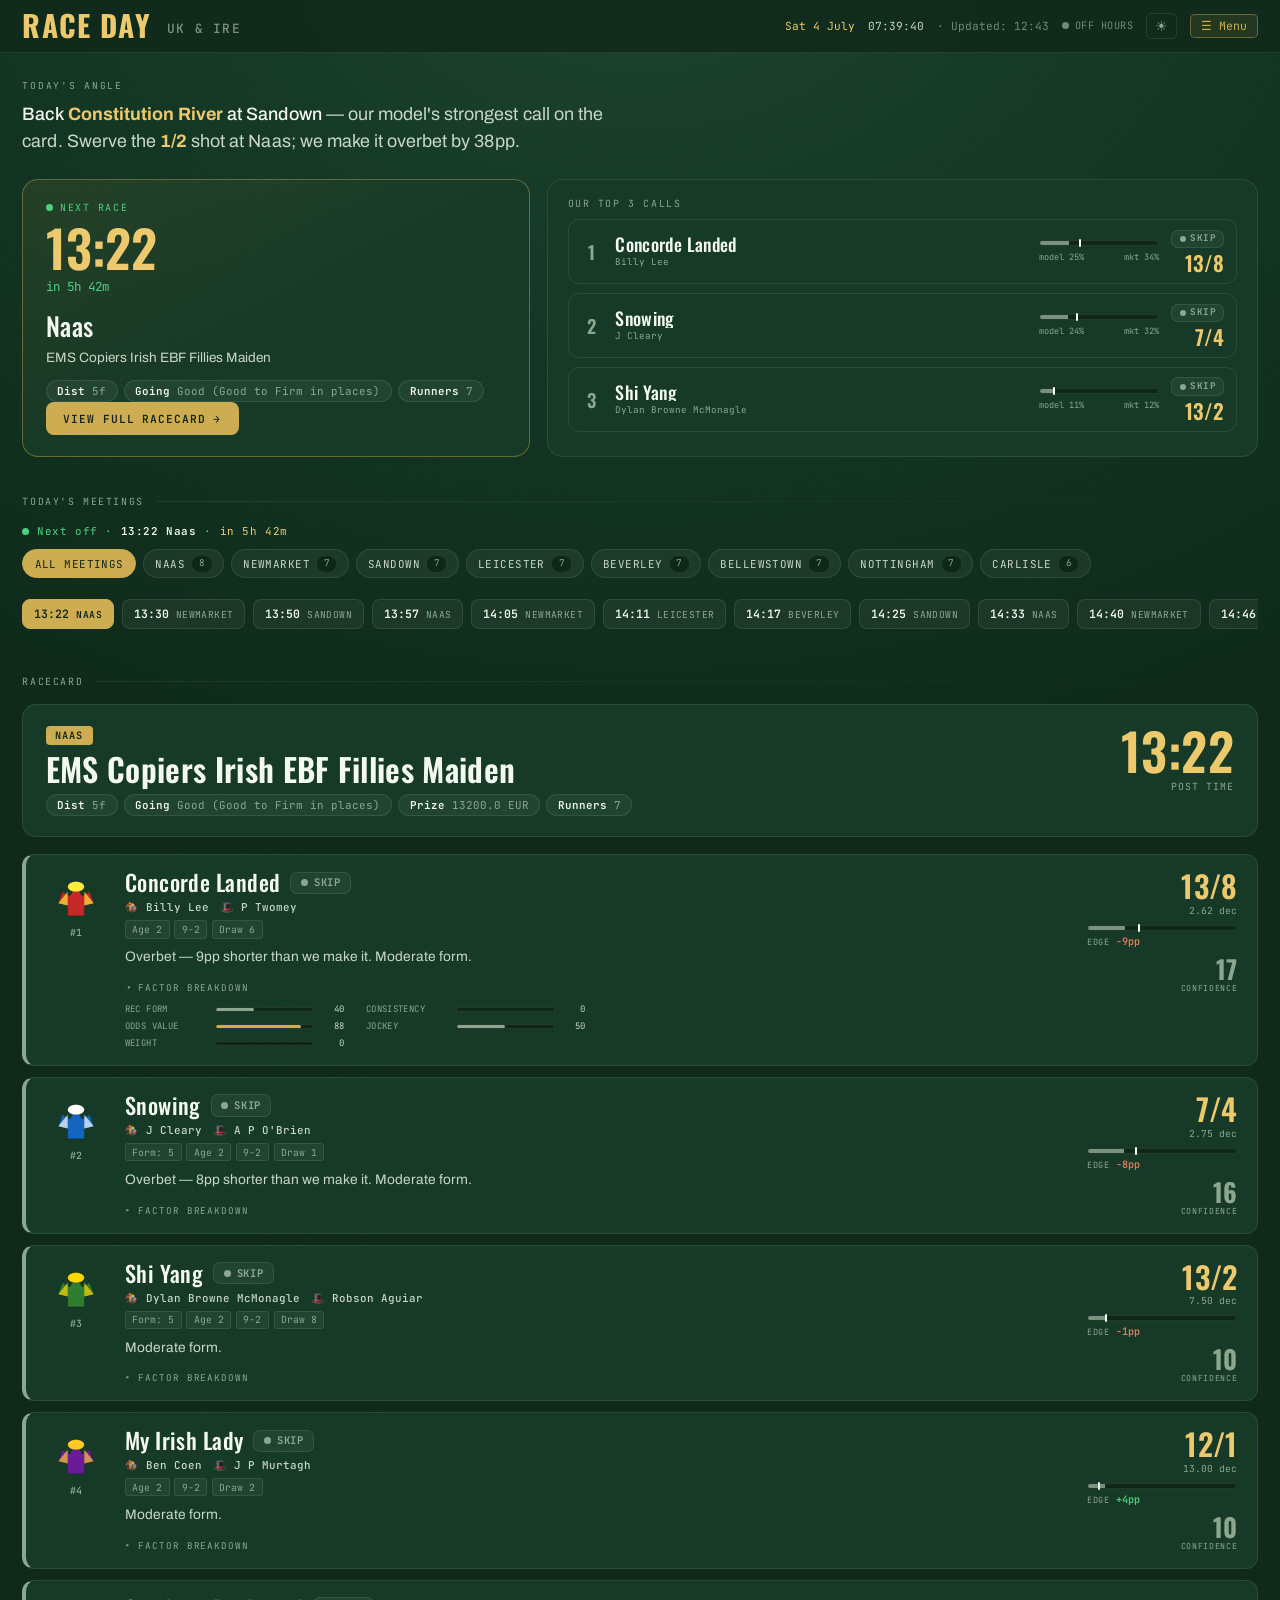
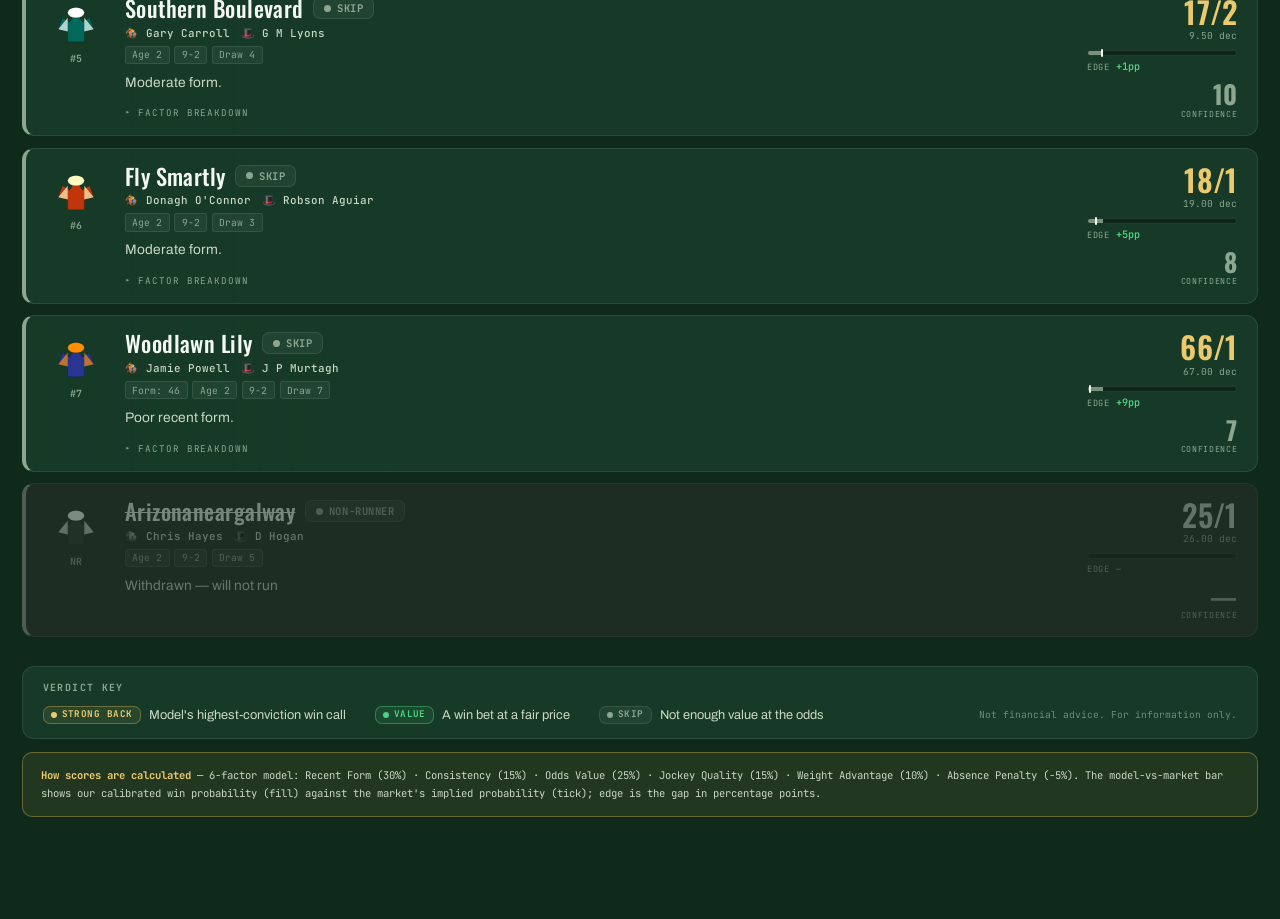
==== horses/index.html @ d73ff64a "Intraday scrapes: merge live file, freeze start-of-day accuracy record Move the scrape from once-dai" ====
<!DOCTYPE html>
<html lang="en">
<head>
  <meta charset="UTF-8" />
  <meta name="viewport" content="width=device-width, initial-scale=1.0" />
  <title>Race Day — UK & Ireland Horse Racing</title>
  <link rel="preconnect" href="https://fonts.googleapis.com" />
  <link rel="preconnect" href="https://fonts.gstatic.com" crossorigin />
  <link href="https://fonts.googleapis.com/css2?family=Oswald:wght@400;500;600;700&family=Archivo:ital,wght@0,400;0,500;0,600;1,400&family=JetBrains+Mono:wght@400;500;600&display=swap" rel="stylesheet" />
  <style>
    /* ══════════════════════════════════════════════════════════
       DESIGN TOKENS — everything reads from here. Two themes,
       identical token names, so both "just work".
       ══════════════════════════════════════════════════════════ */
    :root {
      /* Text roles */
      --tx:   #f3f8f0;   /* primary */
      --tx2:  #c9d7c5;   /* secondary body */
      --mut:  #8ca690;   /* labels */
      --fnt2: #728a76;   /* dim */
      --fnt:  #5e7663;   /* dimmer */

      /* Brand */
      --gold:  #cdac52;  /* base gold */
      --goldB: #ecc96d;  /* bright gold emphasis */
      --back:  #4fd07f;  /* positive green */
      --neg:   #e57a58;  /* warm red (negative edge) */

      /* Surfaces — page gradient + panels */
      --g1: #1f4530;
      --g2: #143726;
      --g3: #0f2a1a;
      --panel:  #163a27;
      --panel2: #123120;
      --hbg:    rgba(16,42,27,.88);
      --inset:  #0e2718;

      /* Lines / dividers / chips */
      --line: rgba(255,255,255,.09);
      --chip: rgba(255,255,255,.05);
      --ldiv: rgba(255,255,255,.07);

      /* Accent borders + backgrounds */
      --gold-bd:  rgba(205,172,82,.42);
      --gold-bg:  rgba(205,172,82,.10);
      --green-bd: rgba(79,208,127,.42);
      --green-bg: rgba(79,208,127,.10);

      /* Text sitting on a solid gold fill (always dark) */
      --onGold: #10261a;

      /* Fonts */
      --display: 'Oswald', sans-serif;
      --body:    'Archivo', sans-serif;
      --mono:    'JetBrains Mono', monospace;

      --drawer-w: 420px;

      /* ── back-compat aliases (drawers / accuracy / picks CSS) ── */
      --turf:          var(--g3);
      --card:          var(--panel);
      --cream:         var(--tx);
      --dim:           var(--mut);
      --gold-lt:       var(--goldB);
      --green:         var(--back);
      --amber:         #e0a83c;
      --red:           var(--neg);
      --sans:          var(--body);
      --header-bg:     var(--hbg);
      --drawer-bg:     var(--panel2);
      --select-opt-bg: var(--inset);
      --people-strong: var(--tx2);
    }

    html[data-theme="light"] {
      --tx:   #16281c;
      --tx2:  #2f4433;
      --mut:  #566a58;
      --fnt2: #6c8070;
      --fnt:  #869a89;

      --gold:  #9a6f20;
      --goldB: #7d5514;
      --back:  #1f8a47;
      --neg:   #c0492f;

      --g1: #f2f5ec;
      --g2: #e6ecdc;
      --g3: #dde6d4;
      --panel:  #ffffff;
      --panel2: #f6f9f0;
      --hbg:    rgba(242,245,236,.9);
      --inset:  #eef3e6;

      --line: rgba(0,0,0,.10);
      --chip: rgba(0,0,0,.035);
      --ldiv: rgba(0,0,0,.08);

      --gold-bd:  rgba(154,111,32,.40);
      --gold-bg:  rgba(154,111,32,.09);
      --green-bd: rgba(31,138,71,.40);
      --green-bg: rgba(31,138,71,.09);

      --onGold: #fdf8ec;
      --amber:  #b07000;
    }

    /* Verdict tokens — 3 states. Each sets local vars a card/chip reads. */
    .v-strong { --vt: var(--goldB); --vbg: var(--gold-bg);  --vbd: var(--gold-bd);  --vcard: rgba(205,172,82,.055); }
    .v-value  { --vt: var(--back);  --vbg: var(--green-bg); --vbd: var(--green-bd); --vcard: rgba(79,208,127,.05); }
    .v-skip   { --vt: var(--mut);   --vbg: var(--chip);     --vbd: var(--line);     --vcard: transparent; }
    .v-nr     { --vt: var(--dim);   --vbg: var(--chip);     --vbd: var(--line);     --vcard: transparent; }

    *, *::before, *::after { box-sizing: border-box; margin: 0; padding: 0; }
    body {
      font-family: var(--body); color: var(--tx); min-height: 100vh; overflow-x: hidden;
      background:
        radial-gradient(1200px 900px at 50% -10%, var(--g1), var(--g2) 45%, var(--g3) 100%),
        var(--g3);
      background-attachment: fixed;
    }

    /* ── HEADER ── */
    #header {
      position: sticky; top: 0; z-index: 200;
      background: var(--hbg); backdrop-filter: blur(14px);
      border-bottom: 1px solid var(--line);
      padding: .7rem 1.4rem;
      display: flex; align-items: center; gap: 1rem; flex-wrap: wrap;
    }
    #header h1 { font-family: var(--display); font-weight: 700; font-size: 1.85rem; letter-spacing: .04em; color: var(--goldB); line-height: 1; }
    #header h1 span { font-family: var(--mono); font-weight: 500; font-size: .8rem; color: var(--tx2); opacity: .6; margin-left: .45rem; vertical-align: middle; }

    /* Utility cluster — always right-aligned, wraps as a unit */
    #header-meta {
      margin-left: auto; display: flex; align-items: center; gap: .8rem;
      font-family: var(--mono); font-size: .7rem; color: var(--mut); flex-wrap: wrap; justify-content: flex-end;
    }
    #date-disp { color: var(--goldB); white-space: nowrap; }
    #clock { color: var(--tx2); white-space: nowrap; font-variant-numeric: tabular-nums; }
    #upd-disp { color: var(--fnt2); white-space: nowrap; }
    .hbtn {
      background: none; border: 1px solid var(--line); color: var(--mut);
      padding: .3rem .55rem; border-radius: 5px; cursor: pointer;
      font-family: var(--mono); font-size: .72rem; line-height: 1; transition: all .2s;
    }
    .hbtn:hover { border-color: var(--gold); color: var(--gold); }
    #theme-btn { font-size: .9rem; padding: .3rem .5rem; }
    #live-pill {
      display: inline-flex; align-items: center; gap: .38rem;
      font-family: var(--mono); font-size: .64rem; letter-spacing: .05em;
      color: var(--fnt2); transition: color .3s; white-space: nowrap;
    }
    #live-pill .ldot { width: 7px; height: 7px; border-radius: 50%; background: var(--fnt2); flex-shrink: 0; transition: background .3s; }
    #live-pill.active { color: var(--back); }
    #live-pill.active .ldot { background: var(--back); box-shadow: 0 0 0 0 rgba(79,208,127,.5); animation: livepulse 2s ease-out infinite; }
    @keyframes livepulse {
      0%   { box-shadow: 0 0 0 0 rgba(79,208,127,.5); }
      70%  { box-shadow: 0 0 0 6px rgba(79,208,127,0); }
      100% { box-shadow: 0 0 0 0 rgba(79,208,127,0); }
    }

    /* Hamburger menu */
    #menu-wrap { position: relative; }
    #menu-btn {
      display: flex; align-items: center; gap: .4rem;
      background: var(--gold-bg); border: 1px solid var(--gold-bd);
      color: var(--gold); padding: .3rem .62rem; border-radius: 5px;
      cursor: pointer; font-family: var(--mono); font-size: .72rem; line-height: 1;
      transition: all .2s; white-space: nowrap;
    }
    #menu-btn:hover { background: var(--gold-bg); border-color: var(--gold); }
    #menu-btn .menu-dot { width: 7px; height: 7px; border-radius: 50%; background: var(--gold); flex-shrink: 0; display: none; }
    #menu-btn.has-data .menu-dot { display: block; animation: pulse 2s ease infinite; }
    #header-menu {
      position: absolute; top: calc(100% + .45rem); right: 0;
      background: var(--panel2); border: 1px solid var(--line); border-radius: 8px;
      box-shadow: 0 10px 30px rgba(0,0,0,.4); min-width: 168px; padding: .3rem;
      display: none; flex-direction: column; gap: .15rem; z-index: 210;
    }
    #header-menu.open { display: flex; }
    #header-menu button {
      display: flex; align-items: center; gap: .6rem; width: 100%;
      background: none; border: none; color: var(--tx); text-align: left;
      font-family: var(--mono); font-size: .74rem; padding: .55rem .65rem;
      border-radius: 5px; cursor: pointer; transition: background .15s;
    }
    #header-menu button:hover { background: var(--gold-bg); color: var(--gold); }
    #header-menu button .mi-icon { font-size: .9rem; width: 18px; text-align: center; flex-shrink: 0; }
    #header-menu button .mi-dot { width: 6px; height: 6px; border-radius: 50%; background: var(--gold); margin-left: auto; opacity: 0; }
    #header-menu button.has-data .mi-dot { opacity: 1; animation: pulse 2s ease infinite; }
    @keyframes pulse { 0%,100%{opacity:1} 50%{opacity:.4} }

    /* ── MAIN ── */
    #main { max-width: 1380px; margin: 0 auto; padding: 1.6rem 1.4rem 4rem; transition: padding-right .35s ease; }
    body.drawer-open #main { padding-right: calc(var(--drawer-w) + 1.4rem); }

    /* Zone rhythm: generous spacing + mono section labels + fading rule */
    .zone { margin-bottom: 2.4rem; }
    .zone-label {
      display: flex; align-items: center; gap: .8rem;
      font-family: var(--mono); font-size: .62rem; color: var(--mut);
      letter-spacing: .16em; text-transform: uppercase; margin-bottom: 1rem;
    }
    .zone-label::after {
      content: ''; flex: 1; height: 1px;
      background: linear-gradient(90deg, var(--ldiv), transparent);
    }

    /* ══ TODAY'S ANGLE — opinionated editorial line ══ */
    #angle {
      font-family: var(--body); font-size: 1.12rem; line-height: 1.5; color: var(--tx2);
      margin-bottom: 1.5rem; max-width: 62ch; letter-spacing: .002em;
    }
    #angle .eyebrow {
      display: block; font-family: var(--mono); font-size: .6rem; color: var(--mut);
      letter-spacing: .18em; text-transform: uppercase; margin-bottom: .5rem;
    }
    #angle b { color: var(--goldB); font-weight: 700; }
    #angle .plain { color: var(--tx); font-weight: 500; }

    /* ══ HERO: Next race + Top 3 calls ══ */
    #hero {
      display: grid; grid-template-columns: minmax(240px, 1fr) minmax(320px, 1.4fr);
      gap: 1.1rem;
    }
    #nu-card {
      background: linear-gradient(150deg, var(--gold-bg), var(--panel) 55%);
      border: 1px solid var(--gold-bd); border-radius: 16px;
      padding: 1.3rem 1.4rem; display: flex; flex-direction: column;
    }
    #nu-label { display: inline-flex; align-items: center; gap: .45rem; font-family: var(--mono); font-size: .62rem; letter-spacing: .16em; text-transform: uppercase; color: var(--back); }
    #nu-label .ldot { width: 7px; height: 7px; border-radius: 50%; background: var(--back); animation: pulse 2s ease infinite; }
    #nu-time { font-family: var(--display); font-weight: 600; font-size: 3.2rem; color: var(--goldB); line-height: 1; margin-top: .55rem; }
    #nu-countdown { font-family: var(--mono); font-size: .78rem; color: var(--back); margin-top: .3rem; font-variant-numeric: tabular-nums; }
    #nu-course { font-family: var(--display); font-weight: 500; font-size: 1.6rem; letter-spacing: .02em; color: var(--tx); margin-top: .7rem; }
    #nu-title { font-family: var(--body); font-size: .85rem; color: var(--tx2); margin-top: .2rem; line-height: 1.45; }
    #nu-meta { display: flex; flex-wrap: wrap; gap: .4rem; margin-top: .8rem; }
    #nu-view {
      margin-top: auto; align-self: flex-start; background: var(--gold); color: var(--onGold); border: none;
      font-family: var(--mono); font-weight: 600; font-size: .7rem; letter-spacing: .08em;
      text-transform: uppercase; padding: .6rem 1.1rem; border-radius: 8px; cursor: pointer; transition: background .2s;
    }
    #nu-view:hover { background: var(--goldB); }

    /* Top 3 calls */
    #nu-calls {
      background: var(--panel); border: 1px solid var(--line); border-radius: 16px;
      padding: 1.1rem 1.2rem; display: flex; flex-direction: column; gap: .55rem;
    }
    .calls-title { font-family: var(--mono); font-size: .62rem; color: var(--mut); letter-spacing: .16em; text-transform: uppercase; }
    .call {
      display: grid; grid-template-columns: 22px 1fr minmax(96px,120px) auto;
      align-items: center; gap: .5rem .8rem;
      background: var(--vcard, transparent); border: 1px solid var(--vbd); border-radius: 11px;
      padding: .6rem .75rem; cursor: pointer; transition: border-color .2s, background .2s;
    }
    .call:hover { border-color: var(--vt); }
    .call-rank { font-family: var(--display); font-weight: 600; font-size: 1.15rem; color: var(--vt); text-align: center; }
    .call-main { min-width: 0; }
    .call-horse { font-family: var(--display); font-weight: 500; font-size: 1.12rem; letter-spacing: .02em; line-height: 1.05; color: var(--tx); white-space: nowrap; overflow: hidden; text-overflow: ellipsis; }
    .call-sub { font-family: var(--mono); font-size: .58rem; color: var(--mut); margin-top: .18rem; white-space: nowrap; overflow: hidden; text-overflow: ellipsis; }
    .call-edge-wrap { display: flex; flex-direction: column; gap: .28rem; min-width: 0; }
    .call-right { display: flex; flex-direction: column; align-items: flex-end; gap: .3rem; }
    .call-odds { font-family: var(--display); font-weight: 600; font-size: 1.3rem; color: var(--goldB); line-height: 1; }

    /* Model-vs-market mini bar (shared hero + runner card) */
    .mvm-bar { position: relative; height: 6px; background: var(--inset); border: 1px solid var(--line); border-radius: 4px; overflow: visible; }
    .mvm-fill { position: absolute; left: 0; top: 0; bottom: 0; background: var(--vt); border-radius: 4px 0 0 4px; opacity: .85; }
    .mvm-tick { position: absolute; top: -2px; bottom: -2px; width: 2px; background: var(--tx); border-radius: 2px; transform: translateX(-1px); }
    .mvm-legend { display: flex; justify-content: space-between; font-family: var(--mono); font-size: .54rem; color: var(--mut); }

    /* Verdict chip */
    .vchip {
      display: inline-flex; align-items: center; gap: .4rem;
      font-family: var(--mono); font-size: .66rem; font-weight: 700; letter-spacing: .05em;
      color: var(--vt); background: var(--vbg); border: 1px solid var(--vbd);
      padding: .3rem .6rem; border-radius: 7px; text-transform: uppercase; white-space: nowrap; line-height: 1;
    }
    .vchip.sm { font-size: .58rem; padding: .22rem .45rem; gap: .3rem; }
    .vdot { width: 7px; height: 7px; border-radius: 50%; background: var(--vt); flex-shrink: 0; }
    .vchip.sm .vdot { width: 6px; height: 6px; }

    /* Edge readout */
    .edge { font-family: var(--mono); font-size: .64rem; font-weight: 600; }
    .edge.pos { color: var(--back); }
    .edge.neg { color: var(--neg); }

    /* Meta pills */
    .pill { border: 1px solid var(--line); border-radius: 20px; padding: .18rem .65rem; font-family: var(--mono); font-size: .68rem; color: var(--mut); background: var(--chip); }
    .pill strong { color: var(--tx); font-weight: 600; }

    /* ══ MEETINGS STRIP ══ */
    #nextoff {
      font-family: var(--mono); font-size: .68rem; color: var(--back);
      letter-spacing: .05em; margin-bottom: .7rem; display: flex; align-items: center; gap: .5rem;
    }
    #nextoff .no-dot { width: 7px; height: 7px; border-radius: 50%; background: var(--back); animation: pulse 2s ease infinite; }
    #nextoff b { color: var(--tx); font-weight: 600; }
    #nextoff .no-cd { color: var(--goldB); font-variant-numeric: tabular-nums; }
    #meetings {
      display: flex; flex-wrap: nowrap; gap: .5rem;
      overflow-x: auto; overflow-y: hidden; -webkit-overflow-scrolling: touch;
      scrollbar-width: thin; padding-bottom: .5rem;
      scroll-snap-type: x proximity; overscroll-behavior-x: contain;
    }
    #meetings::-webkit-scrollbar { height: 6px; }
    #meetings::-webkit-scrollbar-thumb { background: var(--line); border-radius: 3px; }
    .time-chip {
      display: inline-flex; align-items: baseline; gap: .45rem; flex: 0 0 auto;
      scroll-snap-align: start;
      font-family: var(--mono); font-size: .72rem; padding: .4rem .68rem;
      border: 1px solid var(--line); border-radius: 8px;
      background: var(--chip); color: var(--tx); cursor: pointer; transition: all .15s;
    }
    .chip-time { font-weight: 600; }
    .chip-course { font-size: .6rem; color: var(--mut); letter-spacing: .04em; text-transform: uppercase; }
    .time-chip:hover { border-color: var(--gold); color: var(--gold); }
    .time-chip:hover .chip-course { color: var(--gold); }
    .time-chip.past { opacity: .38; }
    .time-chip.past:hover { opacity: .8; }
    .time-chip.next { border-color: var(--green-bd); color: var(--back); background: transparent; }
    .time-chip.next .chip-course { color: var(--back); }
    .time-chip.selected { background: var(--gold); border-color: var(--gold); color: var(--onGold); font-weight: 600; opacity: 1; }
    .time-chip.selected .chip-course { color: var(--onGold); }

    /* ══ MEETING FILTER — rounded course pills above the time strip ══ */
    #meeting-filter {
      display: flex; flex-wrap: nowrap; gap: .45rem; margin-bottom: .9rem;
      overflow-x: auto; overflow-y: hidden; -webkit-overflow-scrolling: touch;
      scrollbar-width: thin; padding-bottom: .4rem;
      scroll-snap-type: x proximity; overscroll-behavior-x: contain;
    }
    #meeting-filter::-webkit-scrollbar { height: 6px; }
    #meeting-filter::-webkit-scrollbar-thumb { background: var(--line); border-radius: 3px; }
    .meet-pill {
      display: inline-flex; align-items: center; gap: .45rem; flex: 0 0 auto; scroll-snap-align: start;
      font-family: var(--mono); font-size: .68rem; letter-spacing: .04em; text-transform: uppercase;
      padding: .35rem .7rem; border: 1px solid var(--line); border-radius: 20px;
      background: var(--chip); color: var(--tx2); cursor: pointer; transition: all .15s;
    }
    .meet-pill:hover { border-color: var(--gold); color: var(--gold); }
    .meet-pill .mp-count {
      font-size: .58rem; background: var(--inset); color: var(--mut);
      border-radius: 10px; padding: .05rem .4rem; line-height: 1.5;
    }
    .meet-pill.active { background: var(--gold); border-color: var(--gold); color: var(--onGold); }
    .meet-pill.active:hover { color: var(--onGold); }
    .meet-pill.active .mp-count { background: rgba(0,0,0,.16); color: var(--onGold); }

    /* ══ RACE OVERVIEW ══ */
    #race-overview {
      background: var(--panel); border: 1px solid var(--line); border-radius: 14px;
      padding: 1.25rem 1.4rem; margin-bottom: 1.1rem;
      display: grid; grid-template-columns: 1fr auto; gap: .4rem 2rem; align-items: start;
    }
    #race-badge { display: inline-block; background: var(--gold); color: var(--onGold); font-family: var(--mono); font-size: .64rem; font-weight: 600; letter-spacing: .1em; text-transform: uppercase; padding: .2rem .6rem; border-radius: 4px; margin-bottom: .4rem; }
    #race-title { font-family: var(--display); font-weight: 600; font-size: 2rem; letter-spacing: .01em; line-height: 1.05; color: var(--tx); }
    #race-pills { display: flex; flex-wrap: wrap; gap: .4rem; margin-top: .55rem; }
    #race-time { font-family: var(--display); font-weight: 600; font-size: 3.2rem; letter-spacing: .01em; color: var(--goldB); text-align: right; line-height: 1; }
    #race-time-lbl { font-family: var(--mono); font-size: .62rem; color: var(--mut); text-align: right; margin-top: .2rem; letter-spacing: .1em; text-transform: uppercase; }

    /* ══ RUNNERS — verdict-first cards ══ */
    #runners { display: flex; flex-direction: column; gap: .7rem; }
    .rcard {
      background: linear-gradient(90deg, var(--vcard), var(--panel) 30%), var(--panel);
      border: 1px solid var(--vbd); border-left: 4px solid var(--vt); border-radius: 12px;
      padding: 1rem 1.2rem; display: grid;
      grid-template-columns: 60px 1fr minmax(150px, auto); gap: .5rem 1.2rem; align-items: start;
      transition: border-color .2s;
    }
    .rcard:hover { border-color: var(--vt); }

    /* Non-runner (withdrawn): kept for reference, visibly de-emphasised. The
       dimming is applied via filter (not opacity) so the card's fade-in
       animation, which drives the opacity property, cannot override it. */
    .rcard.nr { filter: opacity(.45) grayscale(1); }
    .rcard.nr:hover { border-color: var(--line); }
    .rcard.nr .hname { text-decoration: line-through; text-decoration-thickness: 1px; }

    .silk-col { text-align: center; }
    .silk-img { width: 50px; height: 50px; object-fit: contain; border-radius: 7px; background: var(--chip); display: block; margin: 0 auto; }
    .silk-svg { width: 50px; height: 50px; border-radius: 7px; display: block; margin: 0 auto; }
    .rnum { font-family: var(--mono); font-weight: 600; font-size: .62rem; color: var(--vt); text-align: center; margin-top: .3rem; }

    .rmain { min-width: 0; }
    .rtop { display: flex; align-items: center; gap: .6rem; flex-wrap: wrap; }
    .hname { font-family: var(--display); font-weight: 500; font-size: 1.4rem; letter-spacing: .02em; line-height: 1; color: var(--tx); }
    .badge-fav  { font-family: var(--mono); font-size: .54rem; font-weight: 600; background: var(--gold-bg); border: 1px solid var(--gold-bd); color: var(--gold); padding: .1rem .38rem; border-radius: 3px; letter-spacing: .06em; }
    .badge-ctry { font-family: var(--mono); font-size: .54rem; background: var(--chip); border: 1px solid var(--line); color: var(--mut); padding: .1rem .38rem; border-radius: 3px; }
    .people { display: flex; flex-wrap: wrap; gap: .18rem .7rem; margin-top: .4rem; font-family: var(--mono); font-size: .68rem; color: var(--mut); }
    .people strong { color: var(--tx2); font-weight: 500; }
    .tags { display: flex; gap: .3rem; margin-top: .38rem; flex-wrap: wrap; }
    .tag { font-family: var(--mono); font-size: .61rem; padding: .1rem .4rem; border-radius: 3px; border: 1px solid var(--line); color: var(--mut); background: var(--chip); }

    /* Plain-English verdict sentence — the tipster voice */
    .verdict-line { margin-top: .55rem; font-family: var(--body); font-size: .86rem; color: var(--tx2); line-height: 1.45; }

    /* Expandable factor bars */
    .factors { margin-top: .6rem; }
    .factors > summary {
      list-style: none; cursor: pointer; font-family: var(--mono); font-size: .58rem;
      color: var(--mut); letter-spacing: .1em; text-transform: uppercase;
      display: inline-flex; align-items: center; gap: .4rem; user-select: none;
    }
    .factors > summary::-webkit-details-marker { display: none; }
    .factors > summary .fx-chev { transition: transform .2s; display: inline-block; }
    .factors[open] > summary .fx-chev { transform: rotate(90deg); }
    .factor-grid {
      display: grid; grid-template-columns: 1fr 1fr; gap: .3rem 1.4rem; margin-top: .6rem; max-width: 460px;
    }
    .fx-row { display: flex; align-items: center; gap: .5rem; }
    .fx-label { font-family: var(--mono); font-size: .56rem; color: var(--mut); width: 82px; flex-shrink: 0; text-transform: uppercase; letter-spacing: .04em; }
    .fx-track { flex: 1; height: 5px; background: var(--inset); border: 1px solid var(--line); border-radius: 3px; overflow: hidden; }
    .fx-fill { height: 100%; border-radius: 3px; transition: width .5s ease; }
    .fx-val { font-family: var(--mono); font-size: .56rem; color: var(--tx2); width: 22px; text-align: right; flex-shrink: 0; }

    /* Right metrics block */
    .rright { display: flex; flex-direction: column; align-items: flex-end; gap: .5rem; min-width: 150px; }
    .odds-block { text-align: right; }
    .odds-big { font-family: var(--display); font-weight: 600; font-size: 1.9rem; letter-spacing: .01em; color: var(--goldB); line-height: 1; }
    .odds-dec { font-family: var(--mono); font-size: .6rem; color: var(--mut); margin-top: .12rem; }
    .rright .mvm-wrap { width: 150px; display: flex; flex-direction: column; gap: .25rem; }
    .edge-row { display: flex; align-items: baseline; gap: .4rem; }
    .edge-lbl { font-family: var(--mono); font-size: .54rem; color: var(--mut); text-transform: uppercase; letter-spacing: .05em; }
    .conf-block { text-align: right; }
    .conf-num { font-family: var(--display); font-weight: 700; font-size: 1.6rem; color: var(--vt); line-height: 1; }
    .conf-lbl { font-family: var(--mono); font-size: .52rem; color: var(--mut); text-transform: uppercase; letter-spacing: .08em; margin-top: .1rem; }

    /* ══ LEGEND / MODEL ══ */
    #legend { margin-top: 1.8rem; background: var(--panel); border: 1px solid var(--line); border-radius: 12px; padding: .9rem 1.2rem; display: flex; flex-wrap: wrap; gap: .7rem 1.8rem; align-items: center; }
    #legend h3 { font-family: var(--mono); font-size: .62rem; color: var(--mut); letter-spacing: .14em; text-transform: uppercase; flex: 0 0 100%; }
    .leg-item { display: flex; align-items: center; gap: .5rem; font-size: .8rem; color: var(--tx2); }
    #leg-disc { margin-left: auto; font-family: var(--mono); font-size: .6rem; color: var(--fnt2); }
    #model-info { margin-top: .8rem; background: var(--gold-bg); border: 1px solid var(--gold-bd); border-radius: 10px; padding: .8rem 1.1rem; font-family: var(--mono); font-size: .66rem; color: var(--tx2); line-height: 1.75; }
    #model-info strong { color: var(--goldB); }

    /* ── STATE ── */
    #state { text-align: center; padding: 4rem 2rem; font-family: var(--mono); color: var(--mut); font-size: .86rem; line-height: 1.7; }
    .spinner { display: inline-block; width: 20px; height: 20px; border: 2px solid var(--line); border-top-color: var(--gold); border-radius: 50%; animation: spin .7s linear infinite; vertical-align: middle; margin-right: .5rem; }
    @keyframes spin { to { transform: rotate(360deg); } }
    .fade { animation: fadeIn .3s ease both; }
    @keyframes fadeIn { from { opacity: 0; transform: translateY(6px); } to { opacity: 1; transform: none; } }
    .s1{animation-delay:.03s}.s2{animation-delay:.06s}.s3{animation-delay:.09s}
    .s4{animation-delay:.12s}.s5{animation-delay:.15s}.s6{animation-delay:.18s}
    .s7{animation-delay:.21s}.s8{animation-delay:.24s}

    /* ══════════════════════════════════════════════════════════
       DRAWERS (accuracy / picks / multis) — kept from original,
       reading token aliases so both themes work.
       ══════════════════════════════════════════════════════════ */
    #acc-overlay {
      position: fixed; inset: 0; background: rgba(0,0,0,.45);
      z-index: 299; opacity: 0; pointer-events: none; transition: opacity .3s ease;
    }
    body.drawer-open #acc-overlay { opacity: 1; pointer-events: all; }

    #acc-drawer {
      position: fixed; top: 0; right: 0; bottom: 0;
      width: var(--drawer-w); max-width: 100vw;
      background: var(--drawer-bg); border-left: 1px solid var(--line);
      z-index: 300; display: flex; flex-direction: column;
      transform: translateX(100%); transition: transform .35s cubic-bezier(.4,0,.2,1); overflow: hidden;
    }
    body.drawer-open #acc-drawer { transform: translateX(0); }
    #acc-drawer-header {
      display: flex; align-items: center; justify-content: space-between;
      padding: 1rem 1.2rem .8rem; border-bottom: 1px solid var(--line); flex-shrink: 0;
    }
    #acc-drawer-header h2 { font-family: var(--display); font-weight: 600; font-size: 1.5rem; letter-spacing: .04em; color: var(--gold); line-height: 1; }
    #acc-close, #picks-close {
      background: none; border: 1px solid var(--line); color: var(--dim);
      width: 30px; height: 30px; border-radius: 6px; cursor: pointer;
      font-size: 1rem; display: flex; align-items: center; justify-content: center;
      transition: all .2s; flex-shrink: 0;
    }
    #acc-close:hover, #picks-close:hover { border-color: var(--gold); color: var(--gold); }
    #acc-drawer-body { flex: 1; overflow-y: auto; padding: 1rem 1.2rem 2rem; }
    #acc-drawer-body::-webkit-scrollbar, #picks-drawer-body::-webkit-scrollbar { width: 4px; }
    #acc-drawer-body::-webkit-scrollbar-thumb, #picks-drawer-body::-webkit-scrollbar-thumb { background: var(--line); border-radius: 2px; }

    .acc-summary { display: grid; grid-template-columns: repeat(5,1fr); gap: .5rem; margin-bottom: 1.1rem; }
    .acc-stat { background: var(--chip); border: 1px solid var(--line); border-radius: 8px; padding: .6rem .5rem; text-align: center; }
    .acc-stat-val { font-family: var(--display); font-weight: 600; font-size: 1.7rem; letter-spacing: .02em; line-height: 1; }
    .acc-stat-val.good { color: var(--green); }
    .acc-stat-val.mid  { color: var(--amber); }
    .acc-stat-val.poor { color: var(--red); }
    .acc-stat-val.neutral { color: var(--cream); }
    .acc-stat-lbl { font-family: var(--mono); font-size: .58rem; color: var(--dim); margin-top: .2rem; letter-spacing: .06em; text-transform: uppercase; }
    .acc-stat-sub { font-family: var(--mono); font-size: .56rem; color: var(--dim); opacity: .7; margin-top: .1rem; }

    .acc-section-title { font-family: var(--mono); font-size: .63rem; color: var(--dim); letter-spacing: .1em; text-transform: uppercase; margin-bottom: .55rem; margin-top: .2rem; }
    #acc-sod-note { font-size: .68rem; line-height: 1.5; color: var(--dim); background: var(--panel2); border: 1px solid var(--line); border-left: 3px solid var(--gold, #c9a24a); border-radius: 8px; padding: .6rem .75rem; margin-bottom: 1rem; }
    #acc-sod-note strong { color: var(--tx); }
    .acc-days { display: flex; flex-direction: column; gap: .4rem; }
    .acc-day { background: var(--chip); border: 1px solid var(--line); border-radius: 8px; overflow: hidden; }
    .acc-day-hdr { display: flex; align-items: center; gap: .7rem; padding: .6rem .85rem; cursor: pointer; user-select: none; transition: background .15s; }
    .acc-day-hdr:hover { background: var(--gold-bg); }
    .acc-day-date { font-family: var(--mono); font-size: .7rem; color: var(--cream); min-width: 72px; }
    .acc-bar-wrap { flex: 1; height: 5px; background: var(--line); border-radius: 3px; overflow: hidden; }
    .acc-bar-fill { height: 100%; border-radius: 3px; transition: width .4s ease; }
    .acc-day-pct { font-family: var(--display); font-weight: 600; font-size: 1rem; min-width: 38px; text-align: right; }
    .acc-day-counts { font-family: var(--mono); font-size: .6rem; color: var(--dim); min-width: 72px; text-align: right; }
    .acc-chevron { font-family: var(--mono); font-size: .6rem; color: var(--dim); transition: transform .2s; }
    .acc-day.open .acc-chevron { transform: rotate(90deg); }
    .acc-day-body { display: none; border-top: 1px solid var(--line); padding: .6rem .85rem .7rem; }
    .acc-day.open .acc-day-body { display: block; }
    .acc-race { margin-bottom: .65rem; }
    .acc-race:last-child { margin-bottom: 0; }
    .acc-race-hdr { font-family: var(--mono); font-size: .65rem; color: var(--dim); margin-bottom: .3rem; display: flex; gap: .5rem; align-items: baseline; }
    .acc-race-hdr strong { color: var(--gold-lt); }
    .acc-race-winner { font-size: .6rem; color: var(--green); }
    .acc-runners { display: flex; flex-direction: column; gap: .2rem; }
    .acc-runner { display: flex; align-items: center; gap: .45rem; font-family: var(--mono); font-size: .65rem; padding: .18rem .3rem; border-radius: 4px; }
    .acc-runner.correct { background: rgba(79,208,127,.07); }
    .acc-runner.incorrect { background: rgba(229,122,88,.06); }
    .acc-runner.dnf { opacity: .55; }
    .acc-icon { width: 14px; flex-shrink: 0; text-align: center; }
    .acc-hname { flex: 1; color: var(--cream); overflow: hidden; text-overflow: ellipsis; white-space: nowrap; }
    .acc-rec-tag { font-size: .58rem; padding: .05rem .3rem; border-radius: 3px; flex-shrink: 0; }
    .acc-rec-tag.win  { background: rgba(79,208,127,.15);  color: var(--green); }
    .acc-rec-tag.ew   { background: rgba(224,168,60,.15);   color: var(--amber); }
    .acc-pos { min-width: 28px; text-align: right; flex-shrink: 0; }
    .acc-pos.p1 { color: var(--green); font-weight: 600; }
    .acc-pos.placed { color: var(--amber); }
    #acc-empty, #picks-empty { font-family: var(--mono); font-size: .75rem; color: var(--dim); text-align: center; padding: 2.5rem 1rem; line-height: 1.8; }

    #picks-drawer {
      position: fixed; top: 0; right: 0; bottom: 0;
      width: var(--drawer-w); max-width: 100vw;
      background: var(--drawer-bg); border-left: 1px solid var(--line);
      z-index: 300; display: flex; flex-direction: column;
      transform: translateX(100%); transition: transform .35s cubic-bezier(.4,0,.2,1); overflow: hidden;
    }
    body.picks-open #picks-drawer { transform: translateX(0); }
    body.picks-open #acc-overlay { opacity: 1; pointer-events: all; }
    #picks-drawer-header { display: flex; align-items: center; justify-content: space-between; padding: 1rem 1.2rem .8rem; border-bottom: 1px solid var(--line); flex-shrink: 0; }
    #picks-drawer-header h2 { font-family: var(--display); font-weight: 600; font-size: 1.5rem; letter-spacing: .04em; color: var(--gold); line-height: 1; }
    #picks-sub { font-family: var(--mono); font-size: .6rem; color: var(--dim); margin-top: .25rem; letter-spacing: .04em; }
    #picks-drawer-body { flex: 1; overflow-y: auto; padding: .9rem 1.2rem 2rem; }
    .pick-row {
      display: grid; grid-template-columns: 40px 1fr auto auto; align-items: center;
      gap: .3rem .8rem; padding: .6rem .7rem; margin-bottom: .45rem;
      background: var(--chip); border: 1px solid var(--line); border-radius: 10px;
      cursor: pointer; transition: border-color .2s, background .2s;
    }
    .pick-row:hover { border-color: var(--gold-bd); background: var(--gold-bg); }
    .pick-row.past { opacity: .5; }
    .pick-silk-img { width: 38px; height: 38px; object-fit: contain; border-radius: 6px; background: var(--chip); }
    .pick-silk-svg { width: 38px; height: 38px; border-radius: 6px; }
    .pick-main { min-width: 0; }
    .pick-horse { font-family: var(--display); font-weight: 500; font-size: 1.15rem; letter-spacing: .02em; line-height: 1.05; white-space: nowrap; overflow: hidden; text-overflow: ellipsis; color: var(--cream); }
    .pick-meta { font-family: var(--mono); font-size: .58rem; color: var(--dim); margin-top: .15rem; white-space: nowrap; overflow: hidden; text-overflow: ellipsis; }
    .pick-odds { font-family: var(--display); font-weight: 600; font-size: 1.35rem; color: var(--gold); text-align: right; }
    .pick-badge { font-family: var(--mono); font-weight: 600; font-size: .68rem; letter-spacing: .04em; padding: .28rem .5rem; border-radius: 6px; text-align: center; min-width: 44px; }
    .pick-badge.swb { background: var(--gold-bg); color: var(--gold); border: 1px solid var(--gold-bd); }
    .pick-badge.wb  { background: var(--green-bg); color: var(--green); border: 1px solid var(--green-bd); }
    .picks-legend { font-family: var(--mono); font-size: .58rem; color: var(--dim); margin-top: .9rem; line-height: 1.7; border-top: 1px solid var(--line); padding-top: .7rem; }
    .picks-legend b.swb { color: var(--gold); }
    .picks-legend b.wb  { color: var(--green); }

    #multis-section { margin-top: 1.4rem; }
    #multis-section .acc-section-title { margin-top: 0; }
    #multis-sub { font-family: var(--mono); font-size: .58rem; color: var(--dim); margin: -.35rem 0 .7rem; line-height: 1.6; }
    .multi-card { background: var(--chip); border: 1px solid var(--line); border-radius: 10px; padding: .7rem .8rem; margin-bottom: .5rem; }
    .multi-hdr { display: flex; align-items: baseline; gap: .5rem; margin-bottom: .55rem; }
    .multi-name { font-family: var(--display); font-weight: 600; font-size: 1.25rem; letter-spacing: .02em; color: var(--gold); line-height: 1; }
    .multi-tag { font-family: var(--mono); font-size: .56rem; color: var(--dim); border: 1px solid var(--line); border-radius: 20px; padding: .1rem .45rem; letter-spacing: .04em; }
    .multi-desc { font-family: var(--mono); font-size: .56rem; color: var(--dim); margin-left: auto; text-align: right; line-height: 1.4; }
    .multi-legs { display: flex; flex-direction: column; gap: .12rem; }
    .multi-leg { display: grid; grid-template-columns: 1fr auto; gap: .5rem; align-items: baseline; font-family: var(--mono); font-size: .66rem; padding: .18rem 0; border-bottom: 1px dashed var(--line); }
    .multi-leg:last-child { border-bottom: none; }
    .multi-leg-horse { color: var(--cream); overflow: hidden; text-overflow: ellipsis; white-space: nowrap; }
    .multi-leg-where { color: var(--dim); }
    .multi-leg-odds { color: var(--gold-lt); font-weight: 500; white-space: nowrap; }
    .multi-foot { display: flex; align-items: baseline; justify-content: space-between; gap: .6rem; margin-top: .55rem; padding-top: .5rem; border-top: 1px solid var(--line); }
    .multi-stake { font-family: var(--mono); font-size: .58rem; color: var(--dim); }
    .multi-stake strong { color: var(--cream); font-weight: 500; }
    .multi-return { text-align: right; }
    .multi-return-val { font-family: var(--display); font-weight: 600; font-size: 1.5rem; letter-spacing: .02em; color: var(--green); line-height: 1; }
    .multi-return-lbl { font-family: var(--mono); font-size: .54rem; color: var(--dim); letter-spacing: .06em; text-transform: uppercase; margin-top: .1rem; }
    .multi-odds-pill { font-family: var(--mono); font-size: .6rem; color: var(--gold); background: var(--gold-bg); border: 1px solid var(--gold-bd); border-radius: 5px; padding: .16rem .42rem; }

    /* ══════════════════════════════════════════════════════════
       RESPONSIVE — single breakpoint
       ══════════════════════════════════════════════════════════ */
    @media (max-width: 760px) {
      #header { padding: .6rem 1rem; }
      #header h1 { font-size: 1.5rem; }
      #main { padding: 1.2rem 1rem 3rem; }

      #hero { grid-template-columns: 1fr; }
      #nu-time { font-size: 2.7rem; }

      /* Top-3 calls drop the edge bar; keep verdict + odds */
      .call { grid-template-columns: 20px 1fr auto; }
      .call-edge-wrap { display: none; }

      /* Runner cards: silks inline beside the name, metrics band below */
      .rcard { grid-template-columns: 44px 1fr; gap: .4rem .7rem; }
      .silk-img, .silk-svg { width: 40px; height: 40px; }
      .rnum { margin-top: .25rem; }
      .hname { font-size: 1.25rem; }
      /* metrics fold into a full-width band at the bottom */
      .rright {
        grid-column: 1 / -1;
        flex-direction: row; align-items: center; justify-content: space-between;
        width: 100%; min-width: 0; gap: 1rem; margin-top: .4rem;
        padding-top: .7rem; border-top: 1px solid var(--line);
      }
      .rright .mvm-wrap { width: auto; flex: 1; max-width: 160px; }
      .conf-block, .odds-block { text-align: center; }

      #race-overview { grid-template-columns: 1fr; }
      #race-time, #race-time-lbl { text-align: left; }
      #race-time { font-size: 2.6rem; }

      --drawer-w: 100vw;
      body.drawer-open #main { padding-right: 1rem; }
      .acc-summary { grid-template-columns: repeat(3,1fr); }
    }
  </style>
  <script>if(localStorage.getItem('theme')==='light')document.documentElement.dataset.theme='light';</script>
</head>
<body>

<!-- ── HEADER ── -->
<header id="header">
  <h1>RACE DAY <span>UK & IRE</span></h1>
  <div id="header-meta">
    <span id="date-disp">—</span>
    <span id="clock">--:--:--</span>
    <span id="upd-disp"></span>
    <span id="live-pill" title="Auto-refreshes during racing hours">
      <span class="ldot"></span><span id="live-label">LIVE</span>
    </span>
    <button id="theme-btn" class="hbtn" onclick="toggleTheme()" title="Toggle light/dark theme">☀</button>
    <div id="menu-wrap">
      <button id="menu-btn" onclick="toggleMenu(event)" title="Menu" aria-haspopup="true" aria-expanded="false">
        <span class="menu-dot"></span> ☰ Menu
      </button>
      <div id="header-menu" role="menu">
        <button role="menuitem" onclick="openPicks()"><span class="mi-icon">⭐</span> Top Picks</button>
        <button id="menu-acc" role="menuitem" onclick="openDrawer()"><span class="mi-icon">📊</span> Accuracy <span class="mi-dot"></span></button>
      </div>
    </div>
  </div>
</header>

<!-- ── ACCURACY DRAWER ── -->
<div id="acc-overlay" onclick="closeDrawer()"></div>
<aside id="acc-drawer">
  <div id="acc-drawer-header">
    <h2>ACCURACY</h2>
    <button id="acc-close" onclick="closeDrawer()">✕</button>
  </div>
  <div id="acc-drawer-body">
    <div id="acc-empty">No accuracy data yet.<br>Check back tomorrow after the<br>first automated run.</div>
    <div id="acc-content" style="display:none">
      <div id="acc-sod-note">
        📌 Accuracy is graded on <strong>start-of-day</strong> predictions (the first
        scrape, ~07:00 UK). The live card updates through the day — odds, non-runners,
        going — but graded accuracy deliberately does not, to keep it honest and leak-free.
      </div>
      <div class="acc-summary" id="acc-summary"></div>
      <div class="acc-section-title">Daily History</div>
      <div class="acc-days" id="acc-days"></div>
    </div>
  </div>
</aside>

<!-- ── TOP PICKS DRAWER ── -->
<aside id="picks-drawer">
  <div id="picks-drawer-header">
    <div>
      <h2>TOP PICKS</h2>
      <div id="picks-sub">Recommended win bets across today's card</div>
    </div>
    <button id="picks-close" onclick="closePicks()">✕</button>
  </div>
  <div id="picks-drawer-body">
    <div id="picks-empty">No win bets recommended today.<br>Every runner scored a Skip.</div>
    <div id="picks-list"></div>
    <div id="multis-section" style="display:none">
      <div class="acc-section-title">Multi Bets</div>
      <div id="multis-sub"></div>
      <div id="multis-list"></div>
    </div>
  </div>
</aside>

<!-- ── MAIN ── -->
<main id="main">
  <div id="state"><span class="spinner"></span> Loading today's races…</div>

  <div id="angle" style="display:none"></div>

  <section class="zone" id="hero-zone" style="display:none">
    <div id="hero">
      <div id="nu-card"></div>
      <div id="nu-calls"></div>
    </div>
  </section>

  <section class="zone" id="meetings-zone" style="display:none">
    <div class="zone-label">Today's Meetings</div>
    <div id="nextoff"></div>
    <div id="meeting-filter"></div>
    <nav id="meetings"></nav>
  </section>

  <section class="zone" id="racecard-zone" style="display:none">
    <div class="zone-label">Racecard</div>
    <div id="race-overview"></div>
    <div id="runners"></div>
    <div id="legend"></div>
    <div id="model-info"></div>
  </section>
</main>

<script>
function toggleTheme() {
  const isLight = document.documentElement.dataset.theme === 'light';
  document.documentElement.dataset.theme = isLight ? '' : 'light';
  localStorage.setItem('theme', isLight ? 'dark' : 'light');
  syncThemeIcon();
}
function syncThemeIcon() {
  const light = document.documentElement.dataset.theme === 'light';
  const btn = document.getElementById('theme-btn');
  if (btn) { btn.textContent = light ? '☾' : '☀'; btn.title = light ? 'Switch to dark' : 'Switch to light'; }
}
syncThemeIcon();

/* ════════════════════════════════════════
   RACES
════════════════════════════════════════ */
let allRaces = [];
loadData();

async function loadData() {
  showState('<span class="spinner"></span> Loading today\'s races…');
  try {
    const r = await fetch('races.json?t=' + Date.now());
    if (!r.ok) throw new Error('HTTP ' + r.status);
    const data = await r.json();
    allRaces = data.races || [];
    if (!allRaces.length) { showState('🏇 No races today. Check back later.'); return; }
    if (meetingFilter && !allRaces.some(r => r.course === meetingFilter)) meetingFilter = null;
    setMeta(data.date, data.generated_at);
    renderAngle();
    renderMeetingFilter();
    renderMeetings();
    renderNextUp();
    const next = findNextRace();
    selectRace(next ? next.id : allRaces[allRaces.length-1].id);
  } catch(e) {
    showState('⚠ Could not load race data.<br><small>' + esc(e.message) + '</small>');
  }
}

/* ── TIME HELPERS ── */
function raceMins(r) { const [h,m] = r.time.split(':').map(Number); return h*60+m; }
function nowMins()   { const n = new Date(); return n.getHours()*60 + n.getMinutes(); }
function raceDate(r) { const [h,m] = r.time.split(':').map(Number); const d = new Date(); d.setHours(h,m,0,0); return d; }
function findNextRace() {
  const nm = nowMins();
  let next = null;
  for (const r of allRaces) {
    if (raceMins(r) >= nm && (!next || raceMins(r) < raceMins(next))) next = r;
  }
  return next;
}
// Seconds-precision countdown, e.g. "in 4m 12s" / "in 1h 3m" / "Off now"
function countdownStr(r) {
  let s = Math.round((raceDate(r) - new Date()) / 1000);
  if (s <= 0) return 'Off now';
  const h = Math.floor(s/3600); s %= 3600;
  const m = Math.floor(s/60), sec = s % 60;
  if (h > 0) return `in ${h}h ${m}m`;
  return `in ${m}m ${sec}s`;
}

/* ── VERDICT MAPPING — model output → 3 consumer states ── */
function verdict(rec) {
  rec = rec || {};
  if (rec.label === 'Strong Win Bet') return { state: 'strong', cls: 'v-strong', chip: 'STRONG BACK' };
  if (rec.type === 'Win')             return { state: 'value',  cls: 'v-value',  chip: 'VALUE' };
  if (rec.type === 'EachWay')         return { state: 'value',  cls: 'v-value',  chip: 'EACH-WAY' };
  return { state: 'skip', cls: 'v-skip', chip: 'SKIP' };
}

/* ── TODAY'S ANGLE — opinionated one-liner for the whole card ── */
function renderAngle() {
  const el = document.getElementById('angle');
  let best = null, overbet = null;
  allRaces.forEach(race => {
    race.runners.forEach(run => {
      const rec = run.recommendation || {};
      const edge = (run.value || {}).edge;
      if (rec.type === 'Win' && (!best || (rec.confidence||0) > (best.rec.confidence||0)))
        best = { race, run, rec, edge };
      if (run.odds_dec && run.odds_dec <= 4 && edge != null && edge < -0.03 &&
          (!overbet || edge < overbet.edge))
        overbet = { race, run, rec, edge };
    });
  });

  let html = '<span class="eyebrow">Today\'s Angle</span>';
  if (best) {
    const pp = best.edge != null ? Math.round(best.edge * 100) : null;
    html += `<span class="plain">Back <b>${esc(best.run.horse)}</b> at ${esc(best.race.course)}</span> — `
      + `our model's strongest call on the card`
      + (pp != null && pp > 0 ? `, ${pp}pp clear of the market` : '') + '.';
    if (overbet && overbet.run !== best.run) {
      const opp = Math.abs(Math.round(overbet.edge * 100));
      html += ` Swerve the <b>${esc(overbet.run.odds_str || 'short-priced')}</b> shot at ${esc(overbet.race.course)}; `
        + `we make it overbet by ${opp}pp.`;
    }
  } else {
    html += `<span class="plain">No standout win bets on today's card</span> — the market looks efficient across the board. `
      + `Sit on your hands or take a small each-way interest at best.`;
  }
  el.innerHTML = html;
  el.style.display = '';
}

/* ── MEETING FILTER — scope the time strip to one course (hero stays global) ── */
let meetingFilter = null;  // course name, or null for "All Meetings"

// Distinct courses, ordered by their earliest race of the day.
function coursesInOrder() {
  const earliest = new Map();
  allRaces.forEach(r => {
    const m = raceMins(r);
    if (!earliest.has(r.course) || m < earliest.get(r.course)) earliest.set(r.course, m);
  });
  return [...earliest.entries()].sort((a, b) => a[1] - b[1]).map(e => e[0]);
}
function filteredRaces() {
  return meetingFilter ? allRaces.filter(r => r.course === meetingFilter) : allRaces;
}

function renderMeetingFilter() {
  const el = document.getElementById('meeting-filter');
  if (!el) return;
  const pills = [
    `<button class="meet-pill${meetingFilter === null ? ' active' : ''}" data-course=""`
    + ` onclick="setMeetingFilter(this.dataset.course)">All Meetings</button>`
  ];
  coursesInOrder().forEach(c => {
    const n = allRaces.filter(r => r.course === c).length;
    pills.push(`<button class="meet-pill${meetingFilter === c ? ' active' : ''}" data-course="${esc(c)}"`
      + ` onclick="setMeetingFilter(this.dataset.course)">`
      + `<span class="mp-course">${esc(c)}</span><span class="mp-count">${n}</span></button>`);
  });
  el.innerHTML = pills.join('');
}

function setMeetingFilter(course) {
  meetingFilter = course || null;
  renderMeetingFilter();
  renderMeetings();
  // Jump the racecard to this meeting's next upcoming race (or its last, if all done).
  if (meetingFilter) {
    const inMeet = [...filteredRaces()].sort((a, b) => raceMins(a) - raceMins(b));
    const nm = nowMins();
    const target = inMeet.find(r => raceMins(r) >= nm) || inMeet[inMeet.length - 1];
    if (target) selectRace(target.id, false);
  }
}

/* ── MEETINGS STRIP ── */
function renderMeetings() {
  const el = document.getElementById('meetings');
  el.innerHTML = '';
  const nm = nowMins();
  const next = findNextRace();
  const sorted = [...filteredRaces()].sort((a, b) => raceMins(a) - raceMins(b));
  el.innerHTML = sorted.map(r => {
    const cls = ['time-chip'];
    if (raceMins(r) < nm) cls.push('past');
    if (next && r.id === next.id) cls.push('next');
    return `<button class="${cls.join(' ')}" data-rid="${esc(r.id)}" onclick="selectRace('${esc(r.id)}', false)" title="${esc(r.title)}">`
      + `<span class="chip-time">${esc(r.time)}</span>`
      + `<span class="chip-course">${esc(r.course)}</span>`
      + `</button>`;
  }).join('');
  renderNextOff();
  requestAnimationFrame(scrollMeetingsToActive);
}

function renderNextOff() {
  const el = document.getElementById('nextoff');
  if (!el) return;
  const next = findNextRace();
  if (!next) { el.innerHTML = ''; return; }
  el.innerHTML = `<span class="no-dot"></span>Next off · <b>${esc(next.time)} ${esc(next.course)}</b> · `
    + `<span class="no-cd">${countdownStr(next)}</span>`;
}

function scrollMeetingsToActive(smooth) {
  const el = document.getElementById('meetings');
  const chip = el.querySelector('.time-chip.next')
    || el.querySelector('.time-chip.selected')
    || [...el.querySelectorAll('.time-chip.past')].pop();
  if (!chip) return;
  const left = chip.offsetLeft - (el.clientWidth - chip.offsetWidth) / 2;
  el.scrollTo({ left: Math.max(0, left), behavior: smooth ? 'smooth' : 'auto' });
}

function updateChipStates() {
  const nm = nowMins();
  const next = findNextRace();
  document.querySelectorAll('.time-chip').forEach(chip => {
    const race = allRaces.find(r => r.id === chip.dataset.rid);
    if (!race) return;
    chip.classList.toggle('past', raceMins(race) < nm);
    chip.classList.toggle('next', !!next && race.id === next.id);
  });
}

/* ── HERO: Next race + Top 3 calls ── */
let nextUpId = null;
function renderNextUp() {
  const cardEl = document.getElementById('nu-card');
  const callsEl = document.getElementById('nu-calls');
  const next = findNextRace();
  if (!next) {
    nextUpId = null;
    cardEl.innerHTML = `
      <span id="nu-label">Next race</span>
      <div id="nu-course" style="margin-top:.6rem">That's a wrap 🏁</div>
      <div id="nu-title">All of today's races have started. Check the Accuracy panel tomorrow to see how the picks did.</div>`;
    callsEl.innerHTML = '';
    return;
  }
  nextUpId = next.id;
  cardEl.innerHTML = `
    <span id="nu-label"><span class="ldot"></span>Next race</span>
    <div id="nu-time">${esc(next.time)}</div>
    <div id="nu-countdown">${countdownStr(next)}</div>
    <div id="nu-course">${esc(next.course)}</div>
    <div id="nu-title">${esc(next.title)}</div>
    <div id="nu-meta">
      ${pill('Dist', next.distance)}${pill('Going', next.going)}${pill('Runners', next.num_runners)}
    </div>
    <button id="nu-view" onclick="selectRace('${esc(next.id)}', true)">View full racecard →</button>`;

  const bets = topBets(next);
  callsEl.innerHTML = `<div class="calls-title">Our Top 3 Calls</div>`
    + bets.map((b, i) => {
      const v = verdict(b.runner.recommendation);
      const val = b.runner.value || {};
      return `<div class="call ${v.cls}" onclick="selectRace('${esc(next.id)}', true)">
        <span class="call-rank">${i+1}</span>
        <div class="call-main">
          <div class="call-horse">${esc(b.runner.horse)}</div>
          <div class="call-sub">${b.runner.jockey ? esc(b.runner.jockey) : '—'}</div>
        </div>
        <div class="call-edge-wrap">
          ${mvmBar(val)}
          <div class="mvm-legend"><span>model ${probPct(val.model_prob)}</span><span>mkt ${probPct(val.market_prob)}</span></div>
        </div>
        <div class="call-right">
          <span class="vchip sm"><span class="vdot"></span>${v.chip}</span>
          <span class="call-odds">${esc(b.runner.odds_str||'SP')}</span>
        </div>
      </div>`;
    }).join('');
}

function topBets(race) {
  const ranked = [...race.runners].filter(r => !r.non_runner).sort((a,b) => (b.score||0) - (a.score||0));
  const backed = ranked.filter(r => r.recommendation && r.recommendation.type !== 'Skip');
  const picks = backed.slice(0,3);
  for (const r of ranked) {
    if (picks.length >= 3) break;
    if (!picks.includes(r)) picks.push(r);
  }
  return picks.map(runner => ({ runner }));
}

/* Model-vs-market shared bar: fill = model %, tick = market % */
function mvmBar(v) {
  if (!v || v.model_prob == null || v.market_prob == null) return '<div class="mvm-bar"></div>';
  const mp = Math.min(100, Math.round(v.model_prob * 100));
  const mk = Math.min(100, Math.round(v.market_prob * 100));
  return `<div class="mvm-bar" title="model ${mp}% vs market ${mk}%">`
    + `<div class="mvm-fill" style="width:${mp}%"></div>`
    + `<div class="mvm-tick" style="left:${mk}%"></div></div>`;
}
function probPct(p) { return p == null ? '—' : Math.round(p*100) + '%'; }
function edgeReadout(v) {
  if (!v || v.edge == null) return '';
  const pp = Math.round(v.edge * 100);
  return `<span class="edge ${pp >= 0 ? 'pos' : 'neg'}">${pp > 0 ? '+' : ''}${pp}pp</span>`;
}

/* ── 1-second ticker: clock + countdowns ── */
setInterval(() => {
  const c = document.getElementById('clock');
  if (c) c.textContent = new Date().toLocaleTimeString('en-GB', {hour:'2-digit', minute:'2-digit', second:'2-digit'});
  if (!allRaces.length) return;
  const next = findNextRace();
  const cd = document.getElementById('nu-countdown');
  if (cd && next) cd.textContent = countdownStr(next);
  const nocd = document.querySelector('#nextoff .no-cd');
  if (nocd && next) nocd.textContent = countdownStr(next);
}, 1000);

/* ── 30-second re-render: roll over to the next race when one goes off ── */
setInterval(() => {
  if (!allRaces.length) return;
  const next = findNextRace();
  if ((next ? next.id : null) !== nextUpId) { renderNextUp(); renderNextOff(); }
  updateChipStates();
}, 30 * 1000);

function setMeta(dateStr, genAt) {
  const d = new Date(dateStr+'T12:00:00');
  document.getElementById('date-disp').textContent =
    d.toLocaleDateString('en-GB',{weekday:'short',day:'numeric',month:'long'});
  if (genAt) {
    const g = new Date(genAt);
    document.getElementById('upd-disp').textContent =
      '· Updated: ' + g.toLocaleTimeString('en-GB',{hour:'2-digit',minute:'2-digit'});
  }
}

function selectRace(id, scroll = false) {
  const race = allRaces.find(r=>r.id===id);
  if (!race) return;
  document.querySelectorAll('.time-chip').forEach(c =>
    c.classList.toggle('selected', c.dataset.rid === id));
  renderOverview(race);
  renderRunners(race);
  renderLegend();
  renderModelInfo();
  ['angle','hero-zone','meetings-zone','racecard-zone'].forEach(i =>
    document.getElementById(i).style.display = '');
  document.getElementById('state').style.display = 'none';
  if (scroll) document.querySelector('#racecard-zone .zone-label').scrollIntoView({behavior:'smooth', block:'start'});
}

function renderOverview(race) {
  document.getElementById('race-overview').innerHTML = `
    <div>
      <span id="race-badge">${esc(race.course)}</span>
      <div id="race-title">${esc(race.title)}</div>
      <div id="race-pills">
        ${pill('Dist',race.distance)}${pill('Going',race.going)}
        ${pill('Class',race.race_class)}${pill('Prize',race.prize)}
        ${pill('Runners',race.num_runners)}
      </div>
    </div>
    <div>
      <div id="race-time">${esc(race.time)}</div>
      <div id="race-time-lbl">Post time</div>
    </div>`;
}

function pill(label, val) {
  if (!val) return '';
  return `<span class="pill"><strong>${esc(label)}</strong> ${esc(String(val))}</span>`;
}

function cap(s) { s = String(s||''); return s ? s.charAt(0).toUpperCase() + s.slice(1) : ''; }

/* Plain-English tipster verdict sentence for a runner. */
function verdictLine(runner) {
  const rec = runner.recommendation || {};
  const v = runner.value || {};
  const pp = v.edge != null ? Math.round(v.edge * 100) : null;
  const reason = rec.reasoning ? cap(rec.reasoning) + '.' : '';
  if (rec.type !== 'Win' && pp != null && pp <= -5)
    return `Overbet — ${Math.abs(pp)}pp shorter than we make it. ${reason}`.trim();
  if (rec.type === 'Win' && pp != null && pp >= 3)
    return `We make it ${pp}pp bigger than the market. ${reason}`.trim();
  return reason || 'No strong opinion at the price.';
}

function renderRunners(race) {
  const el = document.getElementById('runners');
  el.innerHTML = '';
  race.runners.forEach((runner, idx) => {
    const rec  = runner.recommendation || {};
    const isNR = !!runner.non_runner;
    const v    = isNR ? { state:'nr', cls:'v-nr', chip:'NON-RUNNER' } : verdict(rec);
    const val  = runner.value || {};
    const comp = runner.components || {};
    const isFav = !isNR && idx === 0 && runner.score >= 45;
    const topExpanded = !isNR && idx === 0;   // expand factors on the top pick only

    const card = document.createElement('div');
    card.className = `rcard ${v.cls} ${isNR ? 'nr' : ''} fade s${Math.min(idx+1,8)}`;
    card.innerHTML = `
      <div class="silk-col">
        ${silkEl(runner.silk_url, runner.jockey, idx)}
        <div class="rnum">${isNR ? 'NR' : '#'+(idx+1)}</div>
      </div>
      <div class="rmain">
        <div class="rtop">
          <span class="hname">${esc(runner.horse)}</span>
          <span class="vchip"><span class="vdot"></span>${v.chip}</span>
          ${isFav ? '<span class="badge-fav">TOP PICK</span>' : ''}
          ${runner.country && runner.country!=='GB' ? `<span class="badge-ctry">${esc(runner.country)}</span>` : ''}
        </div>
        <div class="people">
          ${runner.jockey  ? `<span>🏇 <strong>${esc(runner.jockey)}</strong></span>` : ''}
          ${runner.trainer ? `<span>🎩 <strong>${esc(runner.trainer)}</strong></span>` : ''}
        </div>
        <div class="tags">
          ${runner.form   ? `<span class="tag">Form: ${esc(runner.form)}</span>` : ''}
          ${runner.age    ? `<span class="tag">Age ${esc(runner.age)}</span>` : ''}
          ${runner.weight ? `<span class="tag">${esc(runner.weight)}</span>` : ''}
          ${runner.draw   ? `<span class="tag">Draw ${esc(runner.draw)}</span>` : ''}
        </div>
        <div class="verdict-line">${isNR ? 'Withdrawn — will not run' : esc(verdictLine(runner))}</div>
        ${factorsHTML(comp, topExpanded)}
      </div>
      <div class="rright">
        <div class="odds-block">
          <div class="odds-big">${esc(runner.odds_str||'SP')}</div>
          ${runner.odds_dec ? `<div class="odds-dec">${runner.odds_dec.toFixed(2)} dec</div>` : ''}
        </div>
        <div class="mvm-wrap">
          ${mvmBar(val)}
          <div class="edge-row"><span class="edge-lbl">edge</span>${edgeReadout(val) || '<span class="edge-lbl">—</span>'}</div>
        </div>
        <div class="conf-block">
          <div class="conf-num">${isNR ? '—' : (rec.confidence != null ? rec.confidence : (runner.score||0))}</div>
          <div class="conf-lbl">Confidence</div>
        </div>
      </div>`;
    el.appendChild(card);
  });
}

// Expandable 2-column factor bars. Colour: gold ≥80, green ≥60, else grey.
function factorColor(v) { return v >= 80 ? 'var(--gold)' : v >= 60 ? 'var(--back)' : 'var(--mut)'; }
function factorsHTML(comp, expanded) {
  if (!comp || !Object.keys(comp).length) return '';
  const bars = [
    {label:'Rec Form',    key:'recent_form'},
    {label:'Consistency', key:'consistency'},
    {label:'Odds Value',  key:'odds_value'},
    {label:'Jockey',      key:'jockey'},
    {label:'Weight',      key:'weight'},
  ];
  const rows = bars.map(b => {
    const val = Math.max(0, Math.min(100, comp[b.key] ?? 0));
    return `<div class="fx-row">
      <span class="fx-label">${b.label}</span>
      <div class="fx-track"><div class="fx-fill" style="width:${val}%;background:${factorColor(val)}"></div></div>
      <span class="fx-val">${Math.round(val)}</span>
    </div>`;
  }).join('');
  return `<details class="factors" ${expanded ? 'open' : ''}>
    <summary><span class="fx-chev">▸</span> Factor breakdown</summary>
    <div class="factor-grid">${rows}</div>
  </details>`;
}

function renderLegend() {
  document.getElementById('legend').innerHTML = `
    <h3>Verdict Key</h3>
    <div class="leg-item v-strong"><span class="vchip sm"><span class="vdot"></span>Strong Back</span> Model's highest-conviction win call</div>
    <div class="leg-item v-value"><span class="vchip sm"><span class="vdot"></span>Value</span> A win bet at a fair price</div>
    <div class="leg-item v-skip"><span class="vchip sm"><span class="vdot"></span>Skip</span> Not enough value at the odds</div>
    <div id="leg-disc">Not financial advice. For information only.</div>`;
}

function renderModelInfo() {
  document.getElementById('model-info').innerHTML =
    `<strong>How scores are calculated</strong> — 6-factor model:
    Recent Form (30%) · Consistency (15%) · Odds Value (25%) · Jockey Quality (15%) · Weight Advantage (10%) · Absence Penalty (−5%).
    The model-vs-market bar shows our calibrated win probability (fill) against the market's implied probability (tick); edge is the gap in percentage points.`;
}

/* ── SILK ── */
const SILK_COLS = [
  ['#C62828','#FFEB3B'],['#1565C0','#FFFFFF'],['#2E7D32','#FFD600'],
  ['#6A1B9A','#FFCA28'],['#00695C','#FFFFFF'],['#BF360C','#FFF9C4'],
  ['#283593','#FF8F00'],['#4E342E','#FFFFFF'],['#37474F','#FF6D00'],['#880E4F','#FFFFFF'],
];
function silkEl(url, jockey, idx) {
  const [p,s] = SILK_COLS[idx % SILK_COLS.length];
  const svg = `<svg class='silk-svg' viewBox='0 0 48 48' xmlns='http://www.w3.org/2000/svg'>`
    + `<path d='M11 20L7 31 16 33 16 43 32 43 32 33 41 31 37 20 30 24 24 15 18 24Z' fill='${p}' stroke='rgba(0,0,0,.2)' stroke-width='.8'/>`
    + `<ellipse cx='24' cy='15' rx='8' ry='5' fill='${s}' stroke='rgba(0,0,0,.2)' stroke-width='.8'/>`
    + `<path d='M16 20L7 31 16 33 16 24Z' fill='${s}' opacity='.7'/>`
    + `<path d='M32 20L41 31 32 33 32 24Z' fill='${s}' opacity='.7'/>`
    + `</svg>`;
  if (!url) return svg;
  const src = /^https?:\/\//.test(url) ? url : `https://www.sportinglife.com/images/silks/${url}`;
  return `<img class="silk-img" src="${esc(src)}" alt="${esc(jockey||'')} silks"`
    + ` onerror="this.outerHTML=\`${svg}\`">`;
}

function showState(html) {
  document.getElementById('state').innerHTML = html;
  document.getElementById('state').style.display = 'block';
  ['angle','hero-zone','meetings-zone','racecard-zone'].forEach(i =>
    document.getElementById(i).style.display = 'none');
}

/* ════════════════════════════════════════
   HAMBURGER MENU + DRAWERS
════════════════════════════════════════ */
function toggleMenu(e) {
  if (e) e.stopPropagation();
  const menu = document.getElementById('header-menu');
  const open = menu.classList.toggle('open');
  document.getElementById('menu-btn').setAttribute('aria-expanded', String(open));
}
function closeMenu() {
  document.getElementById('header-menu').classList.remove('open');
  document.getElementById('menu-btn').setAttribute('aria-expanded', 'false');
}
document.addEventListener('click', e => {
  if (!e.target.closest('#menu-wrap')) closeMenu();
});

function openDrawer() {
  closeMenu();
  document.body.classList.add('drawer-open');
  loadAccuracy();
}
function closeDrawer() { document.body.classList.remove('drawer-open'); }

document.addEventListener('keydown', e => {
  if (e.key === 'Escape') { closeDrawer(); closePicks(); closeMenu(); }
});

/* ── TOP PICKS ── */
function openPicks() {
  closeMenu();
  renderPicks();
  document.body.classList.add('picks-open');
}
function closePicks() { document.body.classList.remove('picks-open'); }

function betAbbr(label) {
  if (label === 'Strong Win Bet') return { text: 'SWB', cls: 'swb' };
  return { text: 'WB', cls: 'wb' };
}

function renderPicks() {
  const picks = [];
  allRaces.forEach(race => {
    race.runners.forEach(runner => {
      const rec = runner.recommendation || {};
      if (rec.type === 'Win') picks.push({ race, runner, rec });
    });
  });
  picks.sort((a, b) =>
    raceMins(a.race) - raceMins(b.race) || (b.runner.score||0) - (a.runner.score||0));

  renderMultis();

  const listEl  = document.getElementById('picks-list');
  const emptyEl = document.getElementById('picks-empty');
  if (!picks.length) {
    listEl.innerHTML = '';
    emptyEl.style.display = 'block';
    return;
  }
  emptyEl.style.display = 'none';

  const nm = nowMins();
  const strong = picks.filter(p => p.rec.label === 'Strong Win Bet').length;
  document.getElementById('picks-sub').textContent =
    `${picks.length} win bet${picks.length!==1?'s':''} · ${strong} strong`;

  listEl.innerHTML = picks.map((p, i) => {
    const { race, runner, rec } = p;
    const ab   = betAbbr(rec.label);
    const past = raceMins(race) < nm ? ' past' : '';
    return `<div class="pick-row${past}" onclick="fromPicks('${esc(race.id)}')" title="${esc(rec.label)} — ${esc(runner.horse)}">
      ${pickSilk(runner.silk_url, runner.jockey, i)}
      <div class="pick-main">
        <div class="pick-horse">${esc(runner.horse)}</div>
        <div class="pick-meta">${esc(race.time)} ${esc(race.course)}${runner.jockey ? ' · ' + esc(runner.jockey) : ''}</div>
      </div>
      <div class="pick-odds">${esc(runner.odds_str||'SP')}</div>
      <div class="pick-badge ${ab.cls}" title="${esc(rec.label)}">${ab.text}</div>
    </div>`;
  }).join('') +
    `<div class="picks-legend"><b class="swb">SWB</b> Strong Win Bet · <b class="wb">WB</b> Win Bet<br>Not financial advice. For information only.</div>`;
}

function fromPicks(id) {
  closePicks();
  selectRace(id, true);
}

/* ── MULTI BETS ── */
function multiLegs() {
  const nm = nowMins();
  const legs = [];
  allRaces.forEach(race => {
    if (raceMins(race) < nm) return;
    const wins = race.runners
      .filter(r => (r.recommendation||{}).type === 'Win' && r.odds_dec > 0);
    if (!wins.length) return;
    wins.sort((a, b) => (b.score||0) - (a.score||0));
    legs.push({ race, runner: wins[0] });
  });
  legs.sort((a, b) => (b.runner.score||0) - (a.runner.score||0));
  return legs;
}

function lucky15Return(odds) {
  const [a, b, c, d] = odds;
  return a + b + c + d
    + a*b + a*c + a*d + b*c + b*d + c*d
    + a*b*c + a*b*d + a*c*d + b*c*d
    + a*b*c*d;
}

function renderMultis() {
  const section = document.getElementById('multis-section');
  const listEl  = document.getElementById('multis-list');
  const subEl   = document.getElementById('multis-sub');
  const legs = multiLegs();

  if (legs.length < 2) {
    section.style.display = 'none';
    listEl.innerHTML = '';
    return;
  }
  section.style.display = 'block';
  subEl.textContent = `Built from the top win pick in each of ${legs.length} upcoming `
    + `race${legs.length !== 1 ? 's' : ''}. Combined odds shown; £1 per line.`;

  const cards = [];
  cards.push(multiCard('Double', 'All 2 must win', legs.slice(0, 2)));
  if (legs.length >= 3) cards.push(multiCard('Treble', 'All 3 must win', legs.slice(0, 3)));
  if (legs.length >= 4) {
    cards.push(lucky15Card(legs.slice(0, 4)));
    const accaLegs = legs.slice(0, Math.min(legs.length, 5));
    cards.push(multiCard(`${accaLegs.length}-Fold Acca`, `All ${accaLegs.length} must win`, accaLegs));
  }

  listEl.innerHTML = cards.join('') +
    `<div class="picks-legend">Returns use current decimal odds and include your stake. `
    + `<b>*</b>Lucky 15 max assumes all four win and excludes bookmaker bonuses/consolations.<br>`
    + `Tap any leg to open its racecard. Not financial advice — for information only.</div>`;
}

function multiCard(name, desc, legs) {
  const combined = legs.reduce((p, l) => p * l.runner.odds_dec, 1);
  const ret = combined;
  return `<div class="multi-card">
    <div class="multi-hdr">
      <span class="multi-name">${esc(name)}</span>
      <span class="multi-tag">${legs.length} legs</span>
      <span class="multi-desc">${esc(desc)}<br><span class="multi-odds-pill">${combined.toFixed(2)} odds</span></span>
    </div>
    <div class="multi-legs">${legs.map(multiLegRow).join('')}</div>
    <div class="multi-foot">
      <span class="multi-stake"><strong>£1</strong> stake</span>
      <div class="multi-return">
        <div class="multi-return-val">£${ret.toFixed(2)}</div>
        <div class="multi-return-lbl">returns if all win</div>
      </div>
    </div>
  </div>`;
}

function lucky15Card(legs) {
  const odds = legs.map(l => l.runner.odds_dec);
  const ret  = lucky15Return(odds);
  return `<div class="multi-card">
    <div class="multi-hdr">
      <span class="multi-name">Lucky 15</span>
      <span class="multi-tag">4 sel · 15 bets</span>
      <span class="multi-desc">Any winner pays<br><span class="multi-odds-pill">4 singles + 6 dbls + 4 trbls + acca</span></span>
    </div>
    <div class="multi-legs">${legs.map(multiLegRow).join('')}</div>
    <div class="multi-foot">
      <span class="multi-stake"><strong>£15</strong> (£1 × 15 lines)</span>
      <div class="multi-return">
        <div class="multi-return-val">£${ret.toFixed(2)}</div>
        <div class="multi-return-lbl">max if all 4 win*</div>
      </div>
    </div>
  </div>`;
}

function multiLegRow(l) {
  return `<div class="multi-leg" onclick="fromPicks('${esc(l.race.id)}')" style="cursor:pointer">
    <span class="multi-leg-horse">${esc(l.runner.horse)} <span class="multi-leg-where">· ${esc(l.race.time)} ${esc(l.race.course)}</span></span>
    <span class="multi-leg-odds">${esc(l.runner.odds_str||'SP')}</span>
  </div>`;
}

function pickSilk(url, jockey, idx) {
  const [pcol, scol] = SILK_COLS[idx % SILK_COLS.length];
  const svg = `<svg class='pick-silk-svg' viewBox='0 0 48 48' xmlns='http://www.w3.org/2000/svg'>`
    + `<path d='M11 20L7 31 16 33 16 43 32 43 32 33 41 31 37 20 30 24 24 15 18 24Z' fill='${pcol}' stroke='rgba(0,0,0,.2)' stroke-width='.8'/>`
    + `<ellipse cx='24' cy='15' rx='8' ry='5' fill='${scol}' stroke='rgba(0,0,0,.2)' stroke-width='.8'/>`
    + `<path d='M16 20L7 31 16 33 16 24Z' fill='${scol}' opacity='.7'/>`
    + `<path d='M32 20L41 31 32 33 32 24Z' fill='${scol}' opacity='.7'/>`
    + `</svg>`;
  if (!url) return svg;
  const src = /^https?:\/\//.test(url) ? url : `https://www.sportinglife.com/images/silks/${url}`;
  return `<img class="pick-silk-img" src="${esc(src)}" alt="${esc(jockey||'')} silks"`
    + ` onerror="this.outerHTML=\`${svg}\`">`;
}

async function loadAccuracy() {
  try {
    const r = await fetch('accuracy.json?t=' + Date.now());
    if (!r.ok) return;
    const log = await r.json();
    if (!log || !log.length) return;
    renderAccuracy(log);
    document.getElementById('menu-btn').classList.add('has-data');
    document.getElementById('menu-acc').classList.add('has-data');
  } catch(e) { /* file doesn't exist yet — silent */ }
}

function renderAccuracy(log) {
  document.getElementById('acc-empty').style.display = 'none';
  document.getElementById('acc-content').style.display = 'block';

  let totWin=0, totWinC=0, totEW=0, totEWC=0;
  let stake=0, ret=0;
  for (const d of log) {
    const s = d.summary;
    totWin  += s.win_total   || 0;
    totWinC += s.win_correct || 0;
    totEW   += s.ew_total    || 0;
    totEWC  += s.ew_correct  || 0;
    const r = s.roi;
    if (r) {
      stake += (r.win_stake||0) + (r.ew_stake||0);
      ret   += (r.win_ret||0)   + (r.ew_ret||0);
    }
  }
  const all  = totWin + totEW;
  const allC = totWinC + totEWC;
  const overallPct = all  ? Math.round(allC/all*100)    : null;
  const winPct     = totWin ? Math.round(totWinC/totWin*100) : null;
  const ewPct      = totEW  ? Math.round(totEWC/totEW*100)  : null;
  const roiPct     = stake ? Math.round((ret-stake)/stake*1000)/10 : null;

  document.getElementById('acc-summary').innerHTML = `
    ${stat('Overall', overallPct, `${allC}/${all}`)}
    ${stat('Win',     winPct,     `${totWinC}/${totWin}`)}
    ${stat('Each Way',ewPct,      `${totEWC}/${totEW}`)}
    ${roiStat(roiPct, stake)}
    ${stat('Days', log.length, 'tracked', true)}`;

  const daysEl = document.getElementById('acc-days');
  daysEl.innerHTML = '';
  [...log].reverse().forEach(day => {
    const s   = day.summary;
    const pct = s.overall_pct ?? 0;
    const col = pct >= 60 ? 'var(--green)' : pct >= 40 ? 'var(--amber)' : 'var(--red)';
    const pcl = pct >= 60 ? 'good' : pct >= 40 ? 'mid' : 'poor';

    const d    = new Date(day.date + 'T12:00:00');
    const dateStr = d.toLocaleDateString('en-GB', {weekday:'short', day:'numeric', month:'short'});
    const excl    = s.excluded_total || 0;
    const exclNote = excl ? ` · ${excl} n/c` : '';
    const counts  = `${s.win_correct}/${s.win_total}W · ${s.ew_correct}/${s.ew_total}EW${exclNote}`;

    const el = document.createElement('div');
    el.className = 'acc-day';
    el.innerHTML = `
      <div class="acc-day-hdr" onclick="toggleDay(this)">
        <span class="acc-day-date">${dateStr}</span>
        <div class="acc-bar-wrap"><div class="acc-bar-fill" style="width:${pct}%;background:${col}"></div></div>
        <span class="acc-day-pct ${pcl}">${pct != null ? pct+'%' : '—'}</span>
        <span class="acc-day-counts">${counts}</span>
        <span class="acc-chevron">▸</span>
      </div>
      <div class="acc-day-body">${buildDayRaces(day.races)}</div>`;
    daysEl.appendChild(el);
  });
}

function stat(label, val, sub, neutral=false) {
  const display = val != null ? val + (neutral ? '' : '%') : '—';
  const cls = neutral ? 'neutral' : val == null ? '' : val >= 60 ? 'good' : val >= 40 ? 'mid' : 'poor';
  return `<div class="acc-stat">
    <div class="acc-stat-val ${cls}">${display}</div>
    <div class="acc-stat-lbl">${label}</div>
    <div class="acc-stat-sub">${sub}</div>
  </div>`;
}

function roiStat(roiPct, stake) {
  const display = roiPct != null ? (roiPct > 0 ? '+' : '') + roiPct + '%' : '—';
  const cls = roiPct == null ? '' : roiPct >= 0 ? 'good' : roiPct >= -10 ? 'mid' : 'poor';
  return `<div class="acc-stat">
    <div class="acc-stat-val ${cls}">${display}</div>
    <div class="acc-stat-lbl">ROI</div>
    <div class="acc-stat-sub">£1 flat · ${Math.round(stake)} bets</div>
  </div>`;
}

function toggleDay(hdr) {
  const day = hdr.closest('.acc-day');
  day.classList.toggle('open');
}

function buildDayRaces(races) {
  if (!races || !races.length) return '<div style="font-family:var(--mono);font-size:.63rem;color:var(--dim);padding:.3rem 0">No detail available</div>';
  return races.map(race => {
    const runners = race.runners.map(r => {
      let icon, iconCol, rowCls;
      if (!r.primary) {
        icon = '·'; iconCol = 'var(--dim)'; rowCls = 'dnf';
      } else if (r.outcome === 'ew_win')      { icon = '★'; iconCol = 'var(--green)';  rowCls = 'correct'; }
      else if (r.outcome === 'ew_placed')     { icon = '✓'; iconCol = 'var(--amber)';  rowCls = 'correct'; }
      else if (r.outcome === 'correct')       { icon = '✓'; iconCol = 'var(--green)'; rowCls = 'correct'; }
      else if (r.dnf)                         { icon = 'PU'; iconCol = 'var(--red)';   rowCls = 'incorrect'; }
      else if (r.outcome === 'incorrect')     { icon = '✗'; iconCol = 'var(--red)';   rowCls = 'incorrect'; }
      else if (r.outcome === 'non_runner')    { icon = 'NR'; iconCol = 'var(--dim)';  rowCls = 'dnf'; }
      else if (r.outcome === 'unmatched')     { icon = '?';  iconCol = 'var(--dim)';  rowCls = 'dnf'; }
      else if (r.outcome === 'no_result')     { icon = '—';  iconCol = 'var(--dim)';  rowCls = 'dnf'; }
      else                                    { icon = '—';  iconCol = 'var(--dim)';  rowCls = 'dnf'; }
      const posStr  = r.dnf ? (r.casualty || 'DNF')
                    : r.actual_pos ? ordinal(r.actual_pos)
                    : r.outcome === 'non_runner' ? 'NR'
                    : r.outcome === 'no_result'  ? 'void' : '—';
      const posCls  = r.actual_pos === 1 ? 'p1' : r.actual_pos <= 3 ? 'placed' : '';
      const recCls  = r.rec === 'Win' ? 'win' : 'ew';
      const dimStyle = !r.primary ? 'opacity:.4' : '';
      const titleAttr = !r.primary ? 'title="Secondary pick — not counted in accuracy"' : '';
      return `<div class="acc-runner ${rowCls}" style="${dimStyle}" ${titleAttr}>
        <span class="acc-icon" style="color:${iconCol};font-size:${(r.outcome==='non_runner'||r.dnf)?'.5rem':'.75rem'}">${icon}</span>
        <span class="acc-hname">${esc(r.horse)}</span>
        <span class="acc-rec-tag ${recCls}">${r.rec === 'EachWay' ? 'EW' : 'WIN'}</span>
        <span class="acc-pos ${posCls}">${posStr}</span>
      </div>`;
    }).join('');
    return `<div class="acc-race">
      <div class="acc-race-hdr">
        <strong>${esc(race.time)} ${esc(race.course)}</strong>
        ${race.abandoned ? `<span style="color:var(--red);font-size:.6rem">ABANDONED</span>`
          : race.winner  ? `<span class="acc-race-winner">🏆 ${esc(race.winner)}</span>` : ''}
      </div>
      <div class="acc-runners">${runners}</div>
    </div>`;
  }).join('');
}

function ordinal(n) {
  const s = ['th','st','nd','rd'];
  const v = n % 100;
  return n + (s[(v-20)%10] || s[v] || s[0]);
}

/* ── UTILS ── */
function esc(s) {
  return String(s??'').replace(/&/g,'&amp;').replace(/</g,'&lt;').replace(/>/g,'&gt;').replace(/"/g,'&quot;');
}

/* ── AUTO REFRESH ── */
const REFRESH_INTERVAL_MS = 4 * 60 * 1000;

function isRacingHours() {
  const now = new Date();
  const utcMins = now.getUTCHours() * 60 + now.getUTCMinutes();
  return utcMins >= 9 * 60 && utcMins <= 20 * 60 + 30;
}

function scheduleRefresh() {
  setTimeout(async () => {
    if (isRacingHours()) {
      console.log('Auto-refreshing race data…');
      await loadData();
      updateRefreshIndicator();
    }
    updateLivePill();
    scheduleRefresh();
  }, REFRESH_INTERVAL_MS);
}

function updateLivePill() {
  const pill = document.getElementById('live-pill');
  const label = document.getElementById('live-label');
  if (!pill) return;
  if (isRacingHours()) {
    pill.classList.add('active');
    pill.title = 'Auto-refreshing every few minutes';
    if (label) label.textContent = 'LIVE';
  } else {
    pill.classList.remove('active');
    pill.title = 'Outside racing hours (10am–9:30pm BST)';
    if (label) label.textContent = 'OFF HOURS';
  }
}

function updateRefreshIndicator() {
  const el = document.getElementById('upd-disp');
  if (!el) return;
  const now = new Date();
  el.textContent = '· Updated: ' + now.toLocaleTimeString('en-GB', {hour:'2-digit', minute:'2-digit'});
}

updateLivePill();
scheduleRefresh();
</script>
</body>
</html>
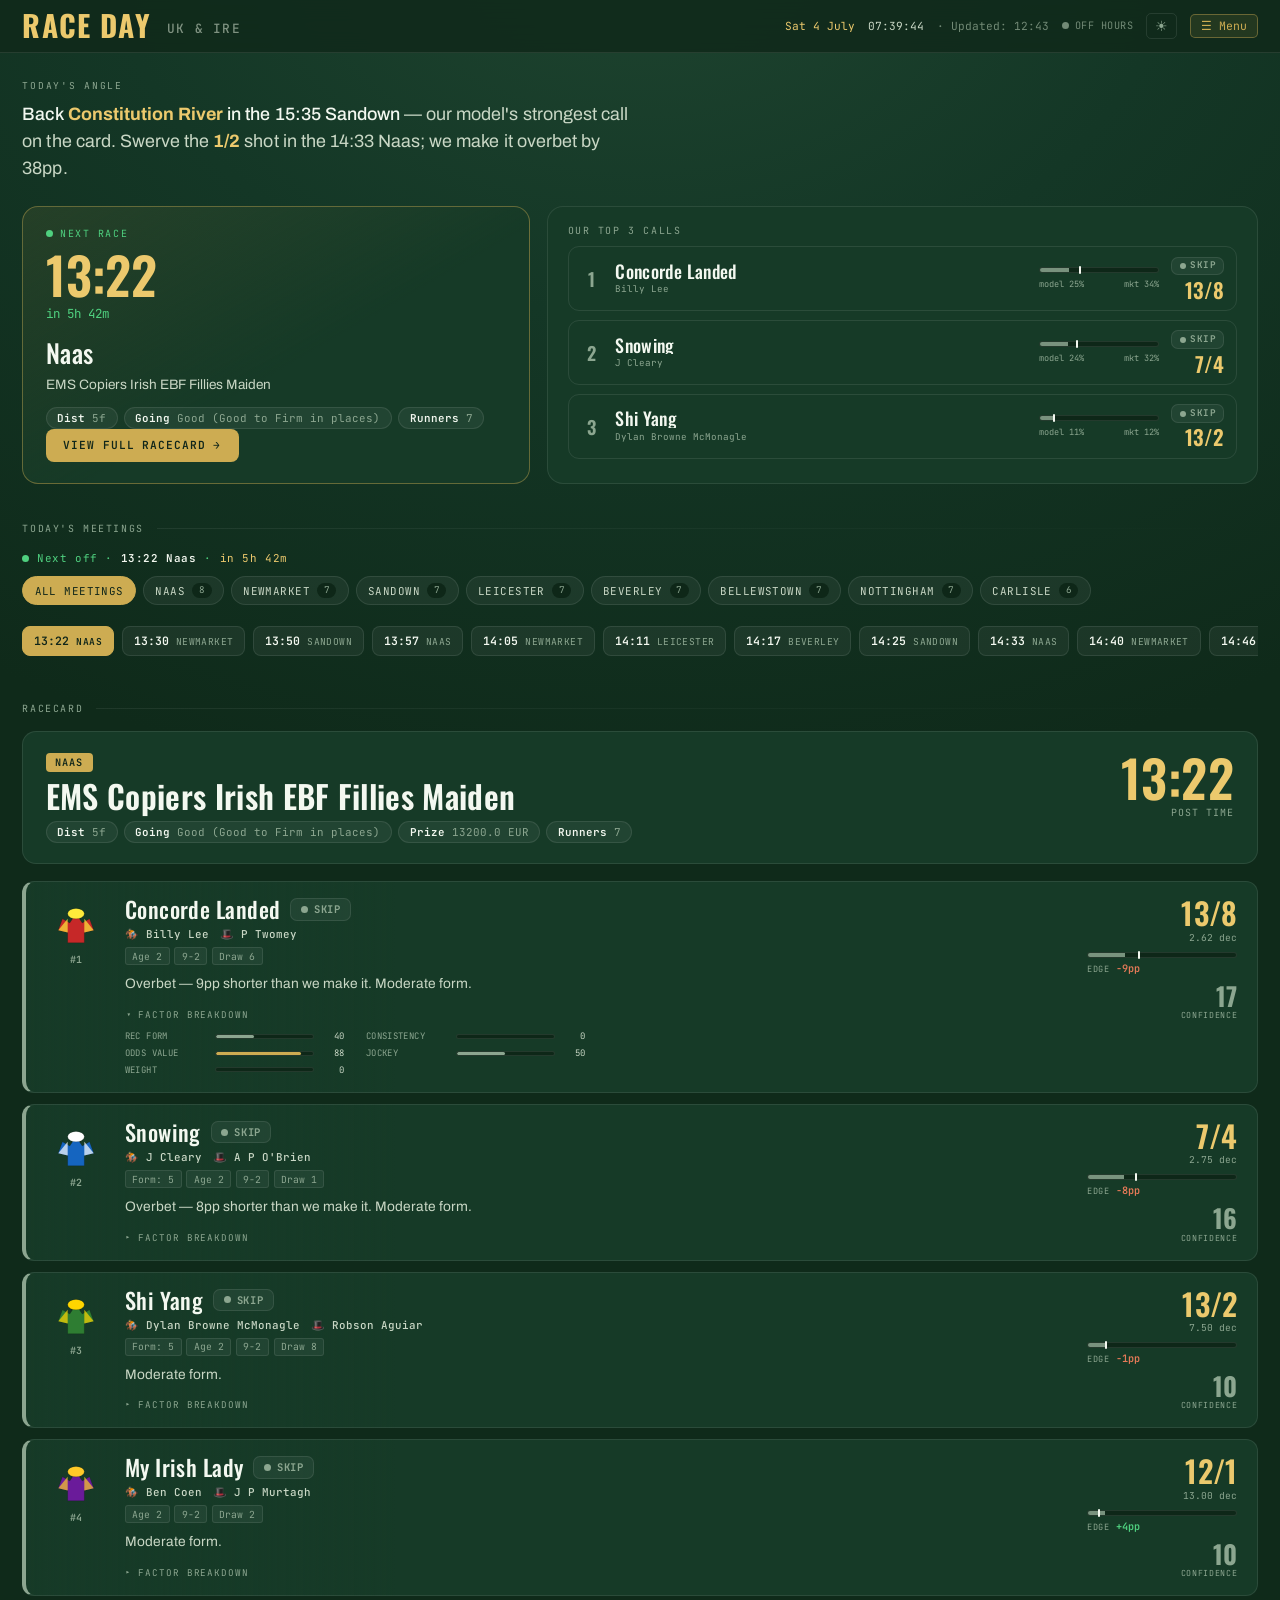
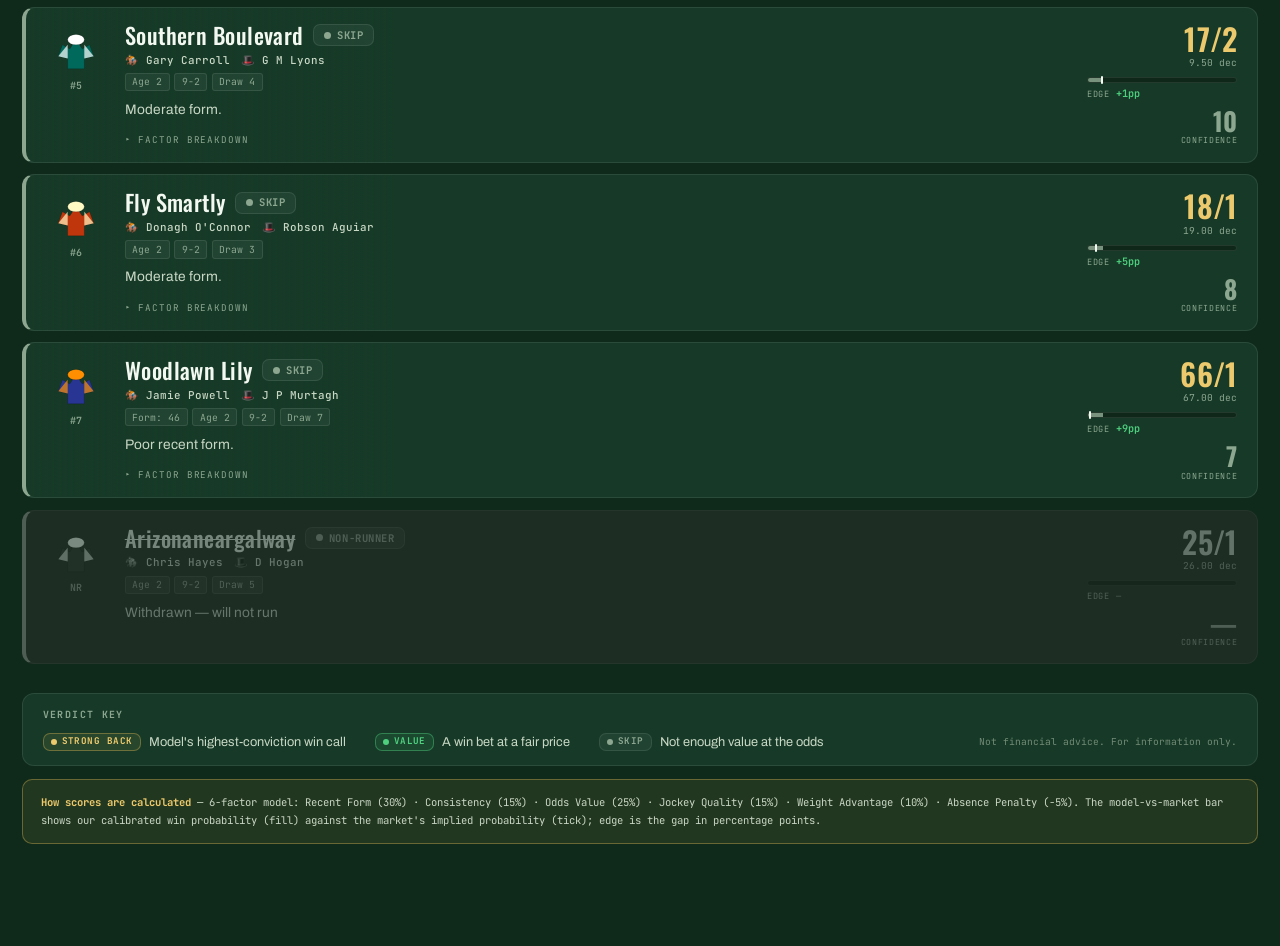
==== commit 229d0c3c: "Show race time in Today's Angle so the pick is identifiable The Today's Angle line named the horse a" ====
--- a/horses/index.html
+++ b/horses/index.html
@@ -809,12 +809,12 @@
   let html = '<span class="eyebrow">Today\'s Angle</span>';
   if (best) {
     const pp = best.edge != null ? Math.round(best.edge * 100) : null;
-    html += `<span class="plain">Back <b>${esc(best.run.horse)}</b> at ${esc(best.race.course)}</span> — `
+    html += `<span class="plain">Back <b>${esc(best.run.horse)}</b> in the ${esc(best.race.time)} ${esc(best.race.course)}</span> — `
       + `our model's strongest call on the card`
       + (pp != null && pp > 0 ? `, ${pp}pp clear of the market` : '') + '.';
     if (overbet && overbet.run !== best.run) {
       const opp = Math.abs(Math.round(overbet.edge * 100));
-      html += ` Swerve the <b>${esc(overbet.run.odds_str || 'short-priced')}</b> shot at ${esc(overbet.race.course)}; `
+      html += ` Swerve the <b>${esc(overbet.run.odds_str || 'short-priced')}</b> shot in the ${esc(overbet.race.time)} ${esc(overbet.race.course)}; `
         + `we make it overbet by ${opp}pp.`;
     }
   } else {
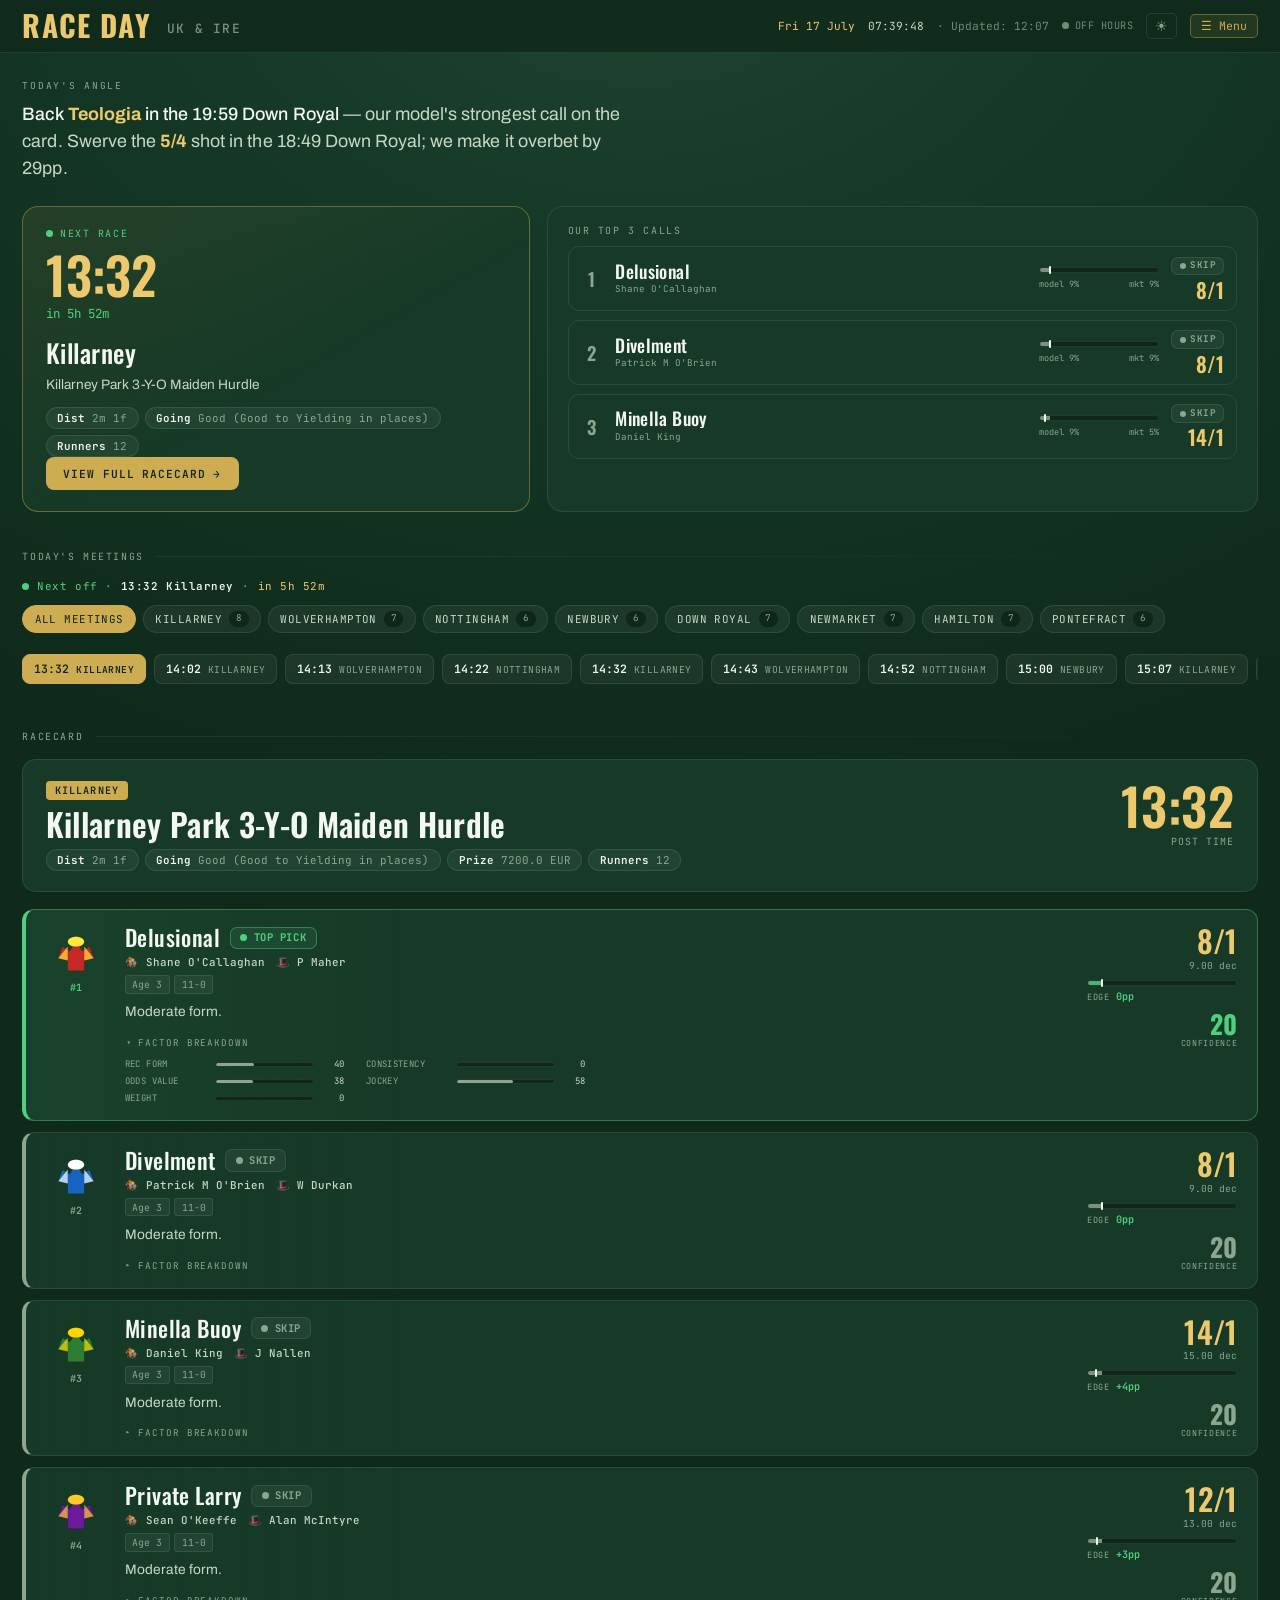
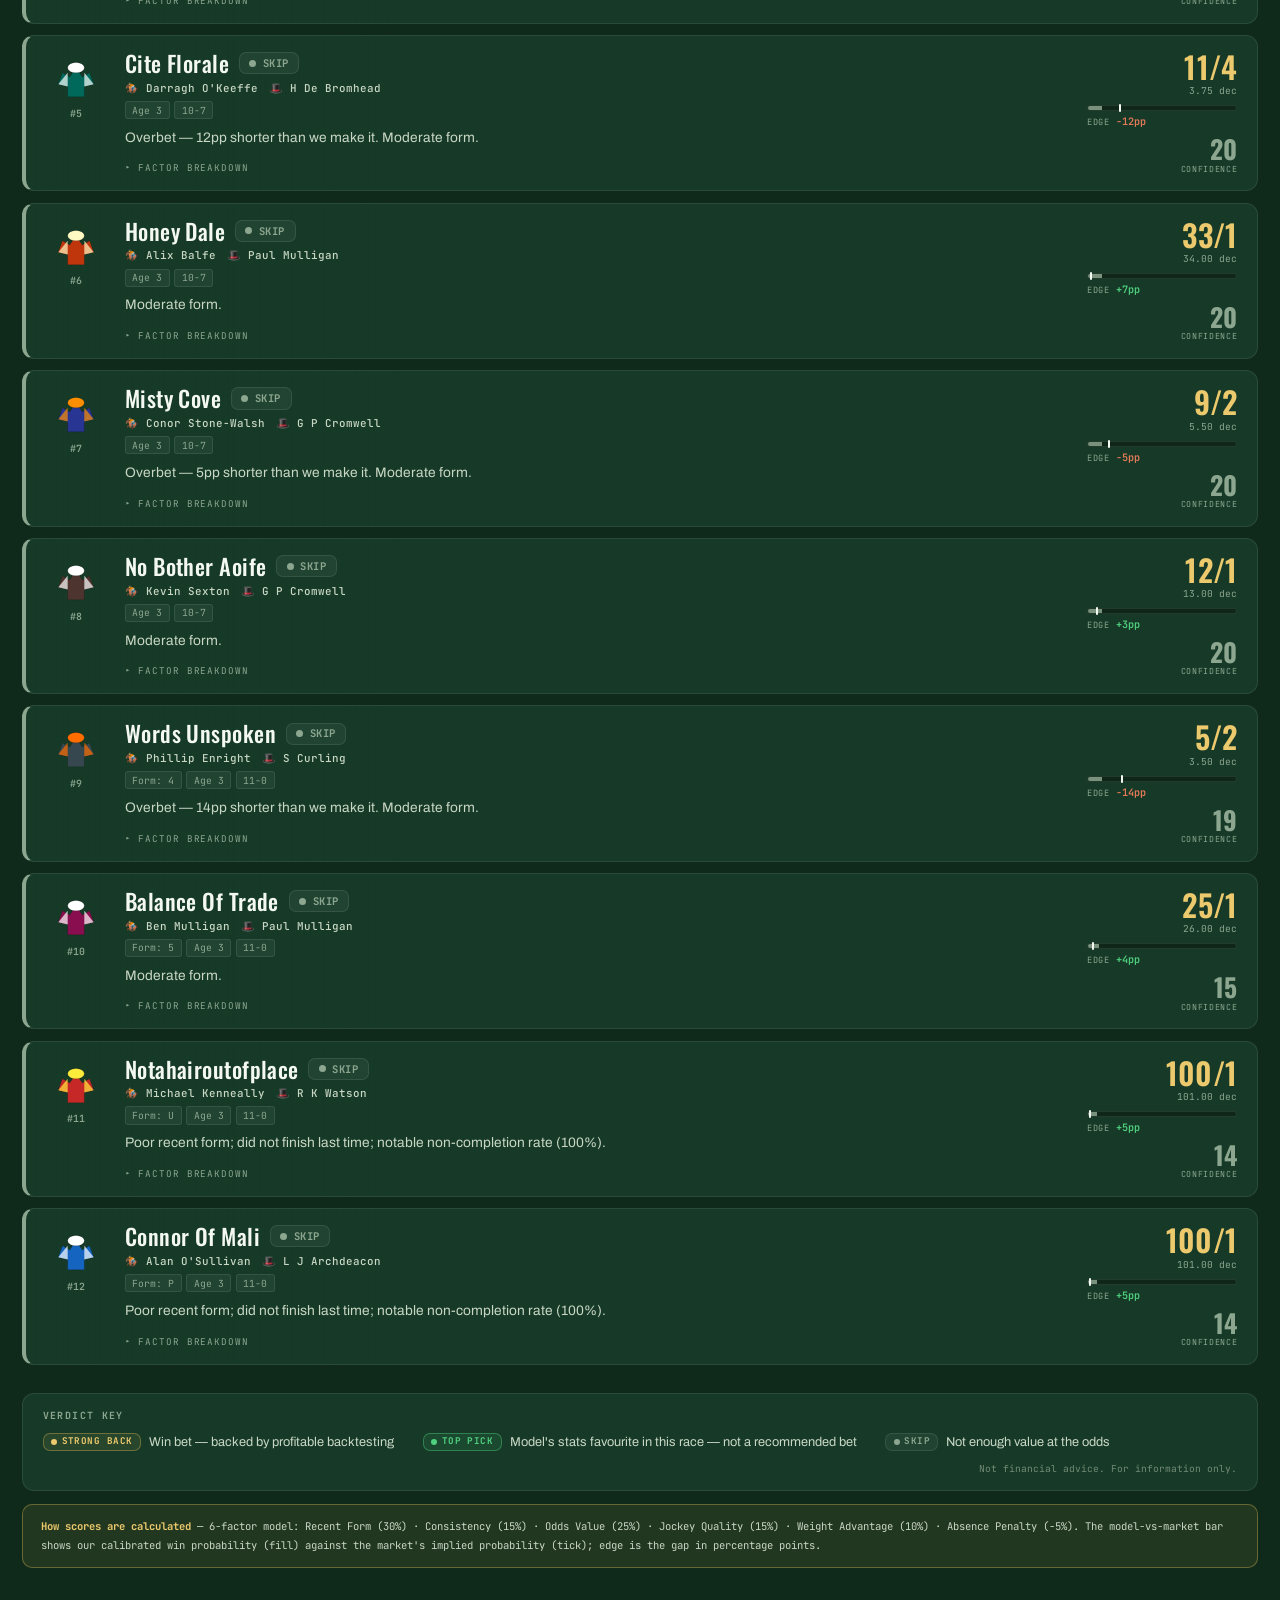
==== commit feacf593: "Add Notable Picks: stats-based tier for races without a Win Bet Retiring the Win Bet tier means most" ====
--- a/horses/index.html
+++ b/horses/index.html
@@ -106,10 +106,10 @@
     }
 
     /* Verdict tokens — 3 states. Each sets local vars a card/chip reads. */
-    .v-strong { --vt: var(--goldB); --vbg: var(--gold-bg);  --vbd: var(--gold-bd);  --vcard: rgba(205,172,82,.055); }
-    .v-value  { --vt: var(--back);  --vbg: var(--green-bg); --vbd: var(--green-bd); --vcard: rgba(79,208,127,.05); }
-    .v-skip   { --vt: var(--mut);   --vbg: var(--chip);     --vbd: var(--line);     --vcard: transparent; }
-    .v-nr     { --vt: var(--dim);   --vbg: var(--chip);     --vbd: var(--line);     --vcard: transparent; }
+    .v-strong  { --vt: var(--goldB); --vbg: var(--gold-bg);  --vbd: var(--gold-bd);  --vcard: rgba(205,172,82,.055); }
+    .v-notable { --vt: var(--back);  --vbg: var(--green-bg); --vbd: var(--green-bd); --vcard: rgba(79,208,127,.05); }
+    .v-skip    { --vt: var(--mut);   --vbg: var(--chip);     --vbd: var(--line);     --vcard: transparent; }
+    .v-nr      { --vt: var(--dim);   --vbg: var(--chip);     --vbd: var(--line);     --vcard: transparent; }
 
     *, *::before, *::after { box-sizing: border-box; margin: 0; padding: 0; }
     body {
@@ -386,7 +386,6 @@
     .rmain { min-width: 0; }
     .rtop { display: flex; align-items: center; gap: .6rem; flex-wrap: wrap; }
     .hname { font-family: var(--display); font-weight: 500; font-size: 1.4rem; letter-spacing: .02em; line-height: 1; color: var(--tx); }
-    .badge-fav  { font-family: var(--mono); font-size: .54rem; font-weight: 600; background: var(--gold-bg); border: 1px solid var(--gold-bd); color: var(--gold); padding: .1rem .38rem; border-radius: 3px; letter-spacing: .06em; }
     .badge-ctry { font-family: var(--mono); font-size: .54rem; background: var(--chip); border: 1px solid var(--line); color: var(--mut); padding: .1rem .38rem; border-radius: 3px; }
     .people { display: flex; flex-wrap: wrap; gap: .18rem .7rem; margin-top: .4rem; font-family: var(--mono); font-size: .68rem; color: var(--mut); }
     .people strong { color: var(--tx2); font-weight: 500; }
@@ -553,11 +552,13 @@
     .pick-meta { font-family: var(--mono); font-size: .58rem; color: var(--dim); margin-top: .15rem; white-space: nowrap; overflow: hidden; text-overflow: ellipsis; }
     .pick-odds { font-family: var(--display); font-weight: 600; font-size: 1.35rem; color: var(--gold); text-align: right; }
     .pick-badge { font-family: var(--mono); font-weight: 600; font-size: .68rem; letter-spacing: .04em; padding: .28rem .5rem; border-radius: 6px; text-align: center; min-width: 44px; }
-    .pick-badge.swb { background: var(--gold-bg); color: var(--gold); border: 1px solid var(--gold-bd); }
-    .pick-badge.wb  { background: var(--green-bg); color: var(--green); border: 1px solid var(--green-bd); }
+    .pick-badge.swb     { background: var(--gold-bg);  color: var(--gold);  border: 1px solid var(--gold-bd); }
+    .pick-badge.notable { background: var(--green-bg); color: var(--green); border: 1px solid var(--green-bd); }
     .picks-legend { font-family: var(--mono); font-size: .58rem; color: var(--dim); margin-top: .9rem; line-height: 1.7; border-top: 1px solid var(--line); padding-top: .7rem; }
-    .picks-legend b.swb { color: var(--gold); }
-    .picks-legend b.wb  { color: var(--green); }
+    .picks-legend b.swb     { color: var(--gold); }
+    .picks-legend b.notable { color: var(--green); }
+    .picks-section-label { font-family: var(--mono); font-size: .63rem; color: var(--dim); letter-spacing: .1em; text-transform: uppercase; margin: .9rem 0 .5rem; }
+    .picks-section-label:first-child { margin-top: .2rem; }
 
     #multis-section { margin-top: 1.4rem; }
     #multis-section .acc-section-title { margin-top: 0; }
@@ -674,12 +675,12 @@
   <div id="picks-drawer-header">
     <div>
       <h2>TOP PICKS</h2>
-      <div id="picks-sub">Recommended win bets across today's card</div>
+      <div id="picks-sub">Win bets & notable picks across today's card</div>
     </div>
     <button id="picks-close" onclick="closePicks()">✕</button>
   </div>
   <div id="picks-drawer-body">
-    <div id="picks-empty">No win bets recommended today.<br>Every runner scored a Skip.</div>
+    <div id="picks-empty">No picks today.<br>Every runner scored too low to call.</div>
     <div id="picks-list"></div>
     <div id="multis-section" style="display:none">
       <div class="acc-section-title">Multi Bets</div>
@@ -781,12 +782,14 @@
   return `in ${m}m ${sec}s`;
 }
 
-/* ── VERDICT MAPPING — model output → 3 consumer states ── */
+/* ── VERDICT MAPPING — model output → consumer state ──
+   Win Bet (type 'Win') only ever fires as Strong Win Bet now — the wider
+   Win Bet / Each-Way tiers were retired after backtesting showed them
+   losing money. 'Notable' is a separate, non-bet state: the model's
+   highest-ranked runner in a race with no Win Bet (see renderRunners). */
 function verdict(rec) {
   rec = rec || {};
   if (rec.label === 'Strong Win Bet') return { state: 'strong', cls: 'v-strong', chip: 'STRONG BACK' };
-  if (rec.type === 'Win')             return { state: 'value',  cls: 'v-value',  chip: 'VALUE' };
-  if (rec.type === 'EachWay')         return { state: 'value',  cls: 'v-value',  chip: 'EACH-WAY' };
   return { state: 'skip', cls: 'v-skip', chip: 'SKIP' };
 }
 
@@ -1086,10 +1089,14 @@
   race.runners.forEach((runner, idx) => {
     const rec  = runner.recommendation || {};
     const isNR = !!runner.non_runner;
-    const v    = isNR ? { state:'nr', cls:'v-nr', chip:'NON-RUNNER' } : verdict(rec);
+    // Notable: this race's top-ranked runner, only when no Win Bet already
+    // covers it — the model's stats-based favourite, not a recommended bet.
+    const isNotable = !isNR && rec.type !== 'Win' && idx === 0 && (runner.score||0) >= 45;
+    const v    = isNR      ? { state:'nr',      cls:'v-nr',      chip:'NON-RUNNER' }
+               : isNotable ? { state:'notable', cls:'v-notable', chip:'TOP PICK' }
+               : verdict(rec);
     const val  = runner.value || {};
     const comp = runner.components || {};
-    const isFav = !isNR && idx === 0 && runner.score >= 45;
     const topExpanded = !isNR && idx === 0;   // expand factors on the top pick only
 
     const card = document.createElement('div');
@@ -1103,7 +1110,6 @@
         <div class="rtop">
           <span class="hname">${esc(runner.horse)}</span>
           <span class="vchip"><span class="vdot"></span>${v.chip}</span>
-          ${isFav ? '<span class="badge-fav">TOP PICK</span>' : ''}
           ${runner.country && runner.country!=='GB' ? `<span class="badge-ctry">${esc(runner.country)}</span>` : ''}
         </div>
         <div class="people">
@@ -1165,8 +1171,8 @@
 function renderLegend() {
   document.getElementById('legend').innerHTML = `
     <h3>Verdict Key</h3>
-    <div class="leg-item v-strong"><span class="vchip sm"><span class="vdot"></span>Strong Back</span> Model's highest-conviction win call</div>
-    <div class="leg-item v-value"><span class="vchip sm"><span class="vdot"></span>Value</span> A win bet at a fair price</div>
+    <div class="leg-item v-strong"><span class="vchip sm"><span class="vdot"></span>Strong Back</span> Win bet — backed by profitable backtesting</div>
+    <div class="leg-item v-notable"><span class="vchip sm"><span class="vdot"></span>Top Pick</span> Model's stats favourite in this race — not a recommended bet</div>
     <div class="leg-item v-skip"><span class="vchip sm"><span class="vdot"></span>Skip</span> Not enough value at the odds</div>
     <div id="leg-disc">Not financial advice. For information only.</div>`;
 }
@@ -1243,25 +1249,40 @@
 
 function betAbbr(label) {
   if (label === 'Strong Win Bet') return { text: 'SWB', cls: 'swb' };
-  return { text: 'WB', cls: 'wb' };
-}
-
+  return { text: 'TOP', cls: 'notable' };
+}
+
+// Two distinct, mutually-exclusive tiers per race:
+//  - Win Bets: score>=72 & odds<=5.0, backed by profitable walk-forward
+//    backtesting (scripts/backtest_value.py) — the only picks worth staking on.
+//  - Notable Picks: the model's top-ranked runner in every OTHER race — a
+//    stats-based opinion for races that didn't clear the win-bet bar, not a
+//    bet recommendation. Gives an answer for every race on the card without
+//    reopening the retired Win Bet tier (see scrape_races.py::make_recommendation).
 function renderPicks() {
-  const picks = [];
+  const winPicks = [];
+  const notablePicks = [];
   allRaces.forEach(race => {
+    let hasWin = false;
     race.runners.forEach(runner => {
       const rec = runner.recommendation || {};
-      if (rec.type === 'Win') picks.push({ race, runner, rec });
+      if (rec.type === 'Win') { winPicks.push({ race, runner, rec }); hasWin = true; }
     });
+    if (!hasWin) {
+      const top = race.runners.find(r => !r.non_runner);
+      if (top && (top.score||0) >= 45)
+        notablePicks.push({ race, runner: top, rec: { ...(top.recommendation||{}), label: 'Notable Pick' } });
+    }
   });
-  picks.sort((a, b) =>
-    raceMins(a.race) - raceMins(b.race) || (b.runner.score||0) - (a.runner.score||0));
+  const bySlot = (a, b) => raceMins(a.race) - raceMins(b.race) || (b.runner.score||0) - (a.runner.score||0);
+  winPicks.sort(bySlot);
+  notablePicks.sort(bySlot);
 
   renderMultis();
 
   const listEl  = document.getElementById('picks-list');
   const emptyEl = document.getElementById('picks-empty');
-  if (!picks.length) {
+  if (!winPicks.length && !notablePicks.length) {
     listEl.innerHTML = '';
     emptyEl.style.display = 'block';
     return;
@@ -1269,25 +1290,34 @@
   emptyEl.style.display = 'none';
 
   const nm = nowMins();
-  const strong = picks.filter(p => p.rec.label === 'Strong Win Bet').length;
   document.getElementById('picks-sub').textContent =
-    `${picks.length} win bet${picks.length!==1?'s':''} · ${strong} strong`;
-
-  listEl.innerHTML = picks.map((p, i) => {
+    `${winPicks.length} win bet${winPicks.length!==1?'s':''} · ${notablePicks.length} notable pick${notablePicks.length!==1?'s':''}`;
+
+  const row = (p, i) => {
     const { race, runner, rec } = p;
     const ab   = betAbbr(rec.label);
     const past = raceMins(race) < nm ? ' past' : '';
-    return `<div class="pick-row${past}" onclick="fromPicks('${esc(race.id)}')" title="${esc(rec.label)} — ${esc(runner.horse)}">
+    return `<div class="pick-row${past}" onclick="fromPicks('${esc(race.id)}')" title="${esc(rec.label || 'Notable Pick')} — ${esc(runner.horse)}">
       ${pickSilk(runner.silk_url, runner.jockey, i)}
       <div class="pick-main">
         <div class="pick-horse">${esc(runner.horse)}</div>
         <div class="pick-meta">${esc(race.time)} ${esc(race.course)}${runner.jockey ? ' · ' + esc(runner.jockey) : ''}</div>
       </div>
       <div class="pick-odds">${esc(runner.odds_str||'SP')}</div>
-      <div class="pick-badge ${ab.cls}" title="${esc(rec.label)}">${ab.text}</div>
+      <div class="pick-badge ${ab.cls}" title="${esc(rec.label || 'Notable Pick')}">${ab.text}</div>
     </div>`;
-  }).join('') +
-    `<div class="picks-legend"><b class="swb">SWB</b> Strong Win Bet · <b class="wb">WB</b> Win Bet<br>Not financial advice. For information only.</div>`;
+  };
+
+  let html = '';
+  if (winPicks.length) html += `<div class="picks-section-label">Win Bets</div>` + winPicks.map(row).join('');
+  if (notablePicks.length) {
+    html += `<div class="picks-section-label">Notable Picks</div>`
+      + notablePicks.map((p, i) => row(p, winPicks.length + i)).join('');
+  }
+  listEl.innerHTML = html +
+    `<div class="picks-legend"><b class="swb">SWB</b> Strong Win Bet · <b class="notable">TOP</b> Notable Pick`
+    + `<br>Notable Picks are the model's stats-based favourite where no Win Bet cleared the bar — not a recommended bet.`
+    + `<br>Not financial advice. For information only.</div>`;
 }
 
 function fromPicks(id) {
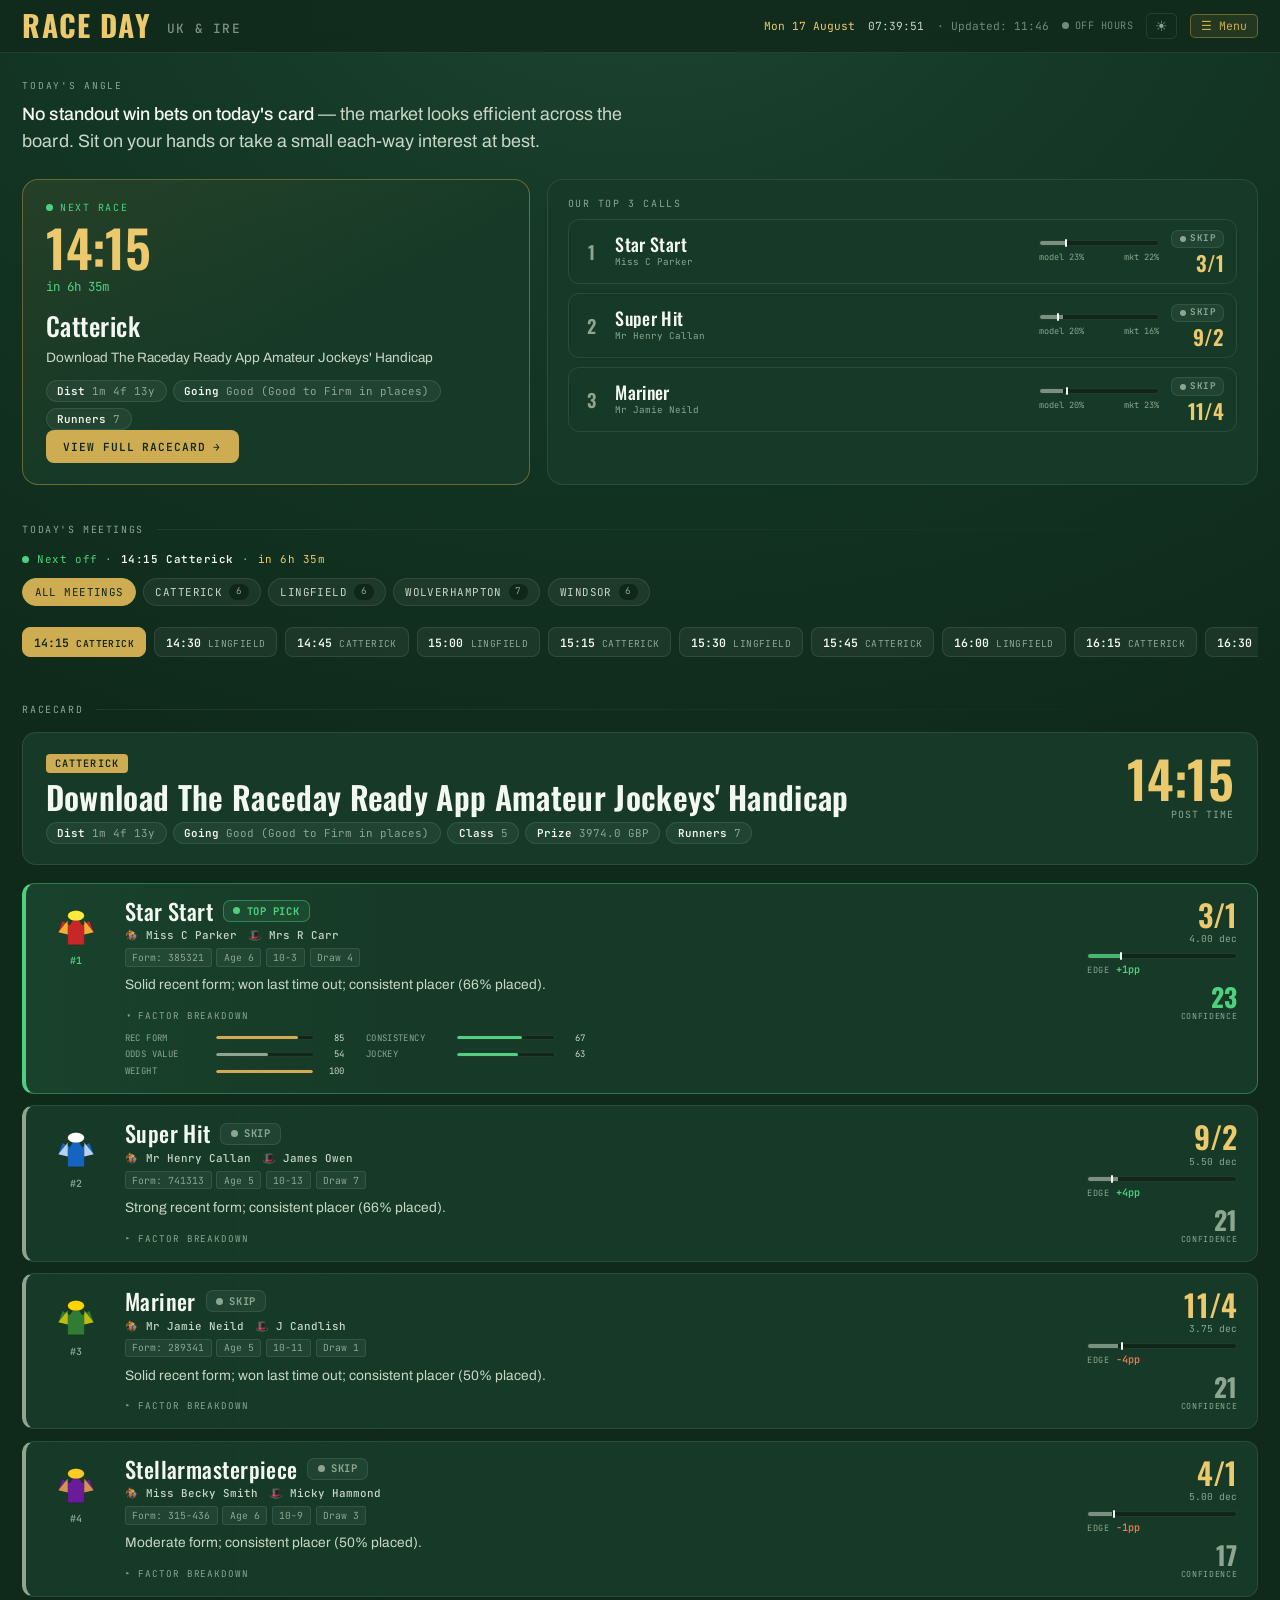
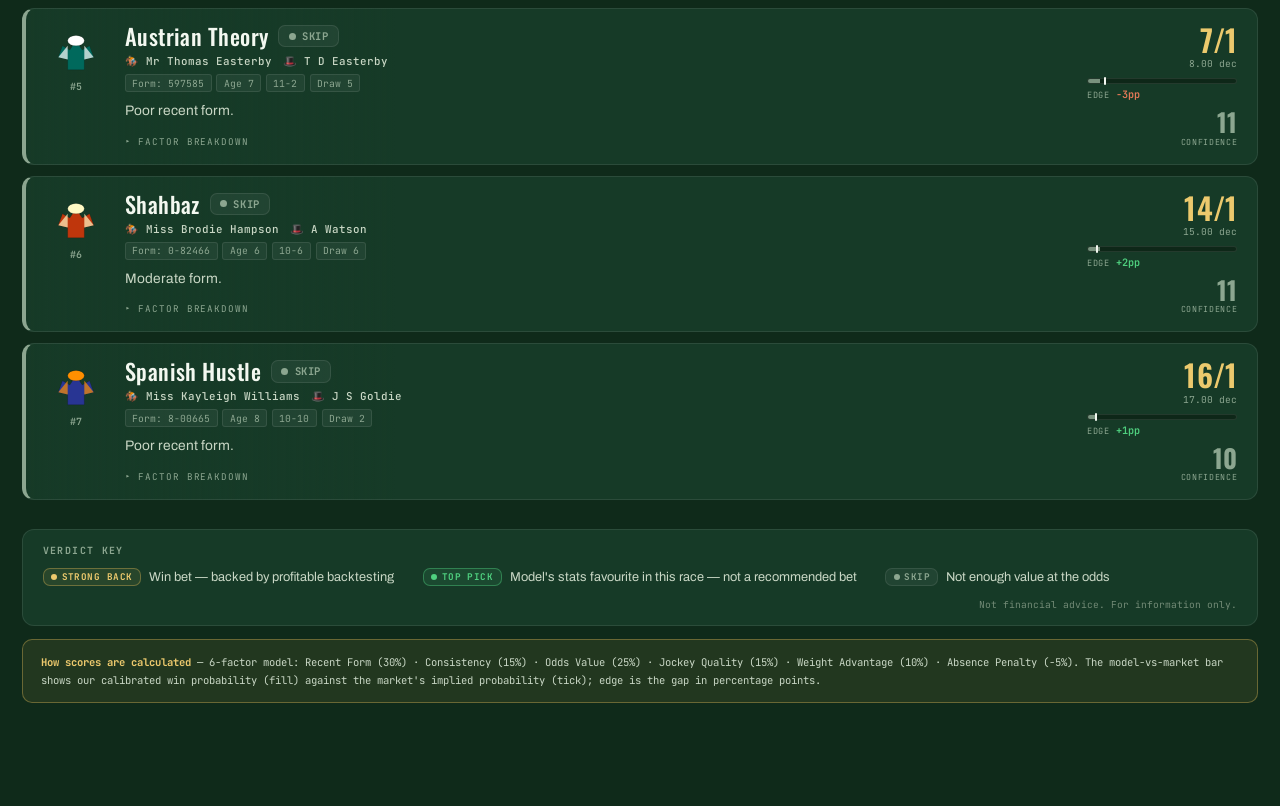
==== commit 838c967a: "Fix backtest tooling and hide predictionless days on accuracy tab backtest_value.py (and the local c" ====
--- a/horses/index.html
+++ b/horses/index.html
@@ -1453,6 +1453,14 @@
 }
 
 function renderAccuracy(log) {
+  // Only show days where a prediction actually fired — a day with no Win
+  // and no EW pick has nothing to grade (races is empty in that case too).
+  log = log.filter(d => (d.summary.win_total || 0) + (d.summary.ew_total || 0) > 0);
+  if (!log.length) {
+    document.getElementById('acc-empty').style.display = 'block';
+    document.getElementById('acc-content').style.display = 'none';
+    return;
+  }
   document.getElementById('acc-empty').style.display = 'none';
   document.getElementById('acc-content').style.display = 'block';
 
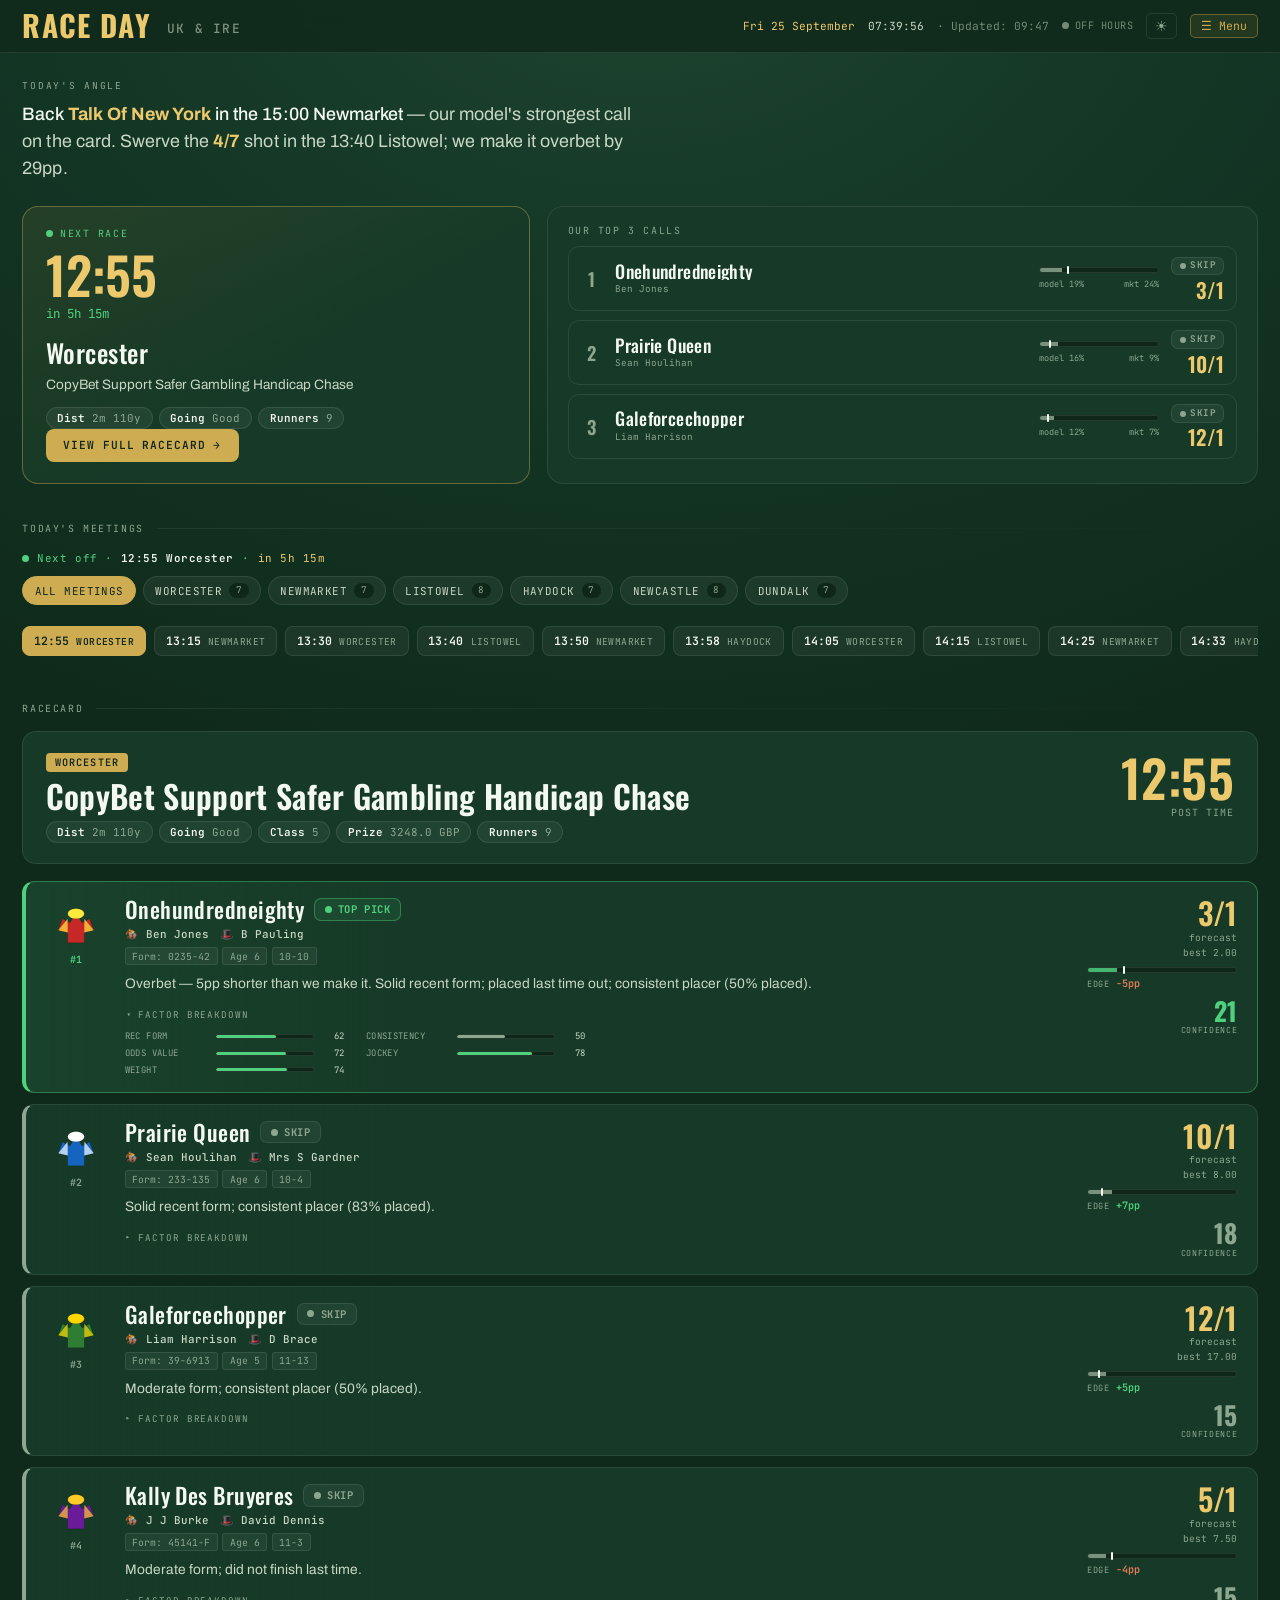
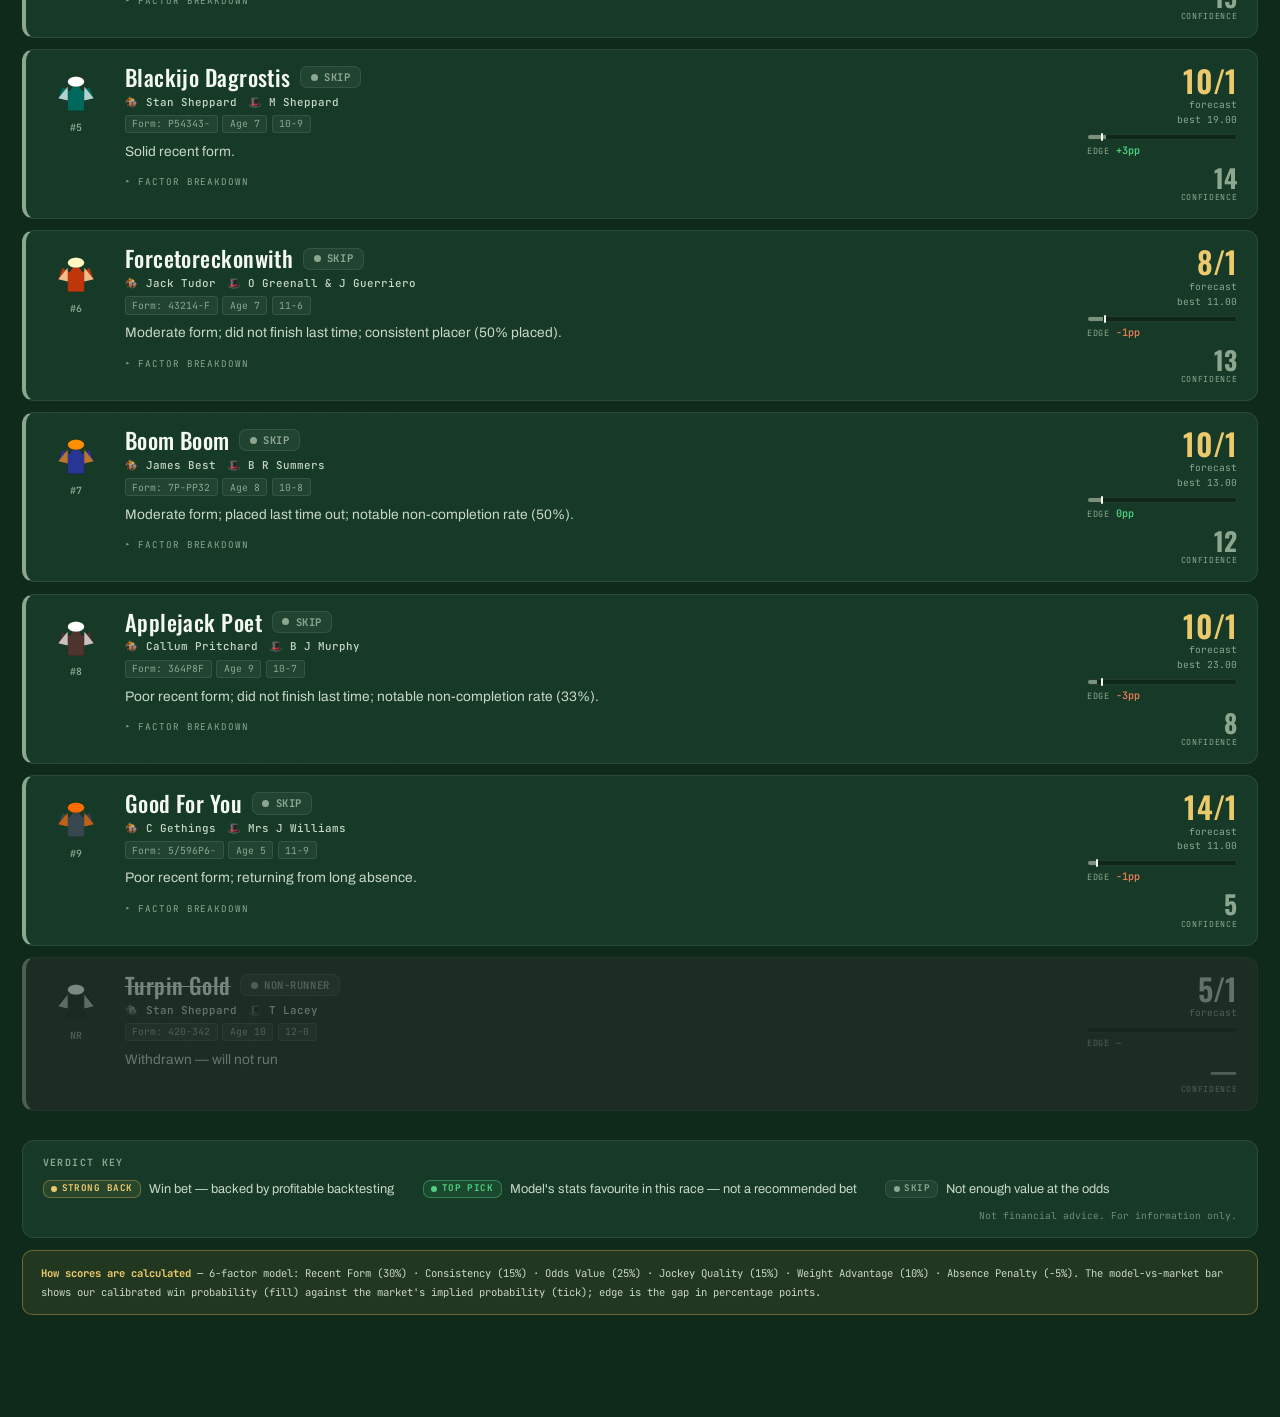
==== commit 4bbe0d40: "Settle accuracy at bettable prices, keep full history, add favourite baseline The accuracy panel set" ====
--- a/horses/index.html
+++ b/horses/index.html
@@ -478,7 +478,7 @@
     #acc-drawer-body::-webkit-scrollbar, #picks-drawer-body::-webkit-scrollbar { width: 4px; }
     #acc-drawer-body::-webkit-scrollbar-thumb, #picks-drawer-body::-webkit-scrollbar-thumb { background: var(--line); border-radius: 2px; }
 
-    .acc-summary { display: grid; grid-template-columns: repeat(5,1fr); gap: .5rem; margin-bottom: 1.1rem; }
+    .acc-summary { display: grid; grid-template-columns: repeat(3,1fr); gap: .5rem; margin-bottom: 1.1rem; }
     .acc-stat { background: var(--chip); border: 1px solid var(--line); border-radius: 8px; padding: .6rem .5rem; text-align: center; }
     .acc-stat-val { font-family: var(--display); font-weight: 600; font-size: 1.7rem; letter-spacing: .02em; line-height: 1; }
     .acc-stat-val.good { color: var(--green); }
@@ -490,7 +490,8 @@
 
     .acc-section-title { font-family: var(--mono); font-size: .63rem; color: var(--dim); letter-spacing: .1em; text-transform: uppercase; margin-bottom: .55rem; margin-top: .2rem; }
     #acc-sod-note { font-size: .68rem; line-height: 1.5; color: var(--dim); background: var(--panel2); border: 1px solid var(--line); border-left: 3px solid var(--gold, #c9a24a); border-radius: 8px; padding: .6rem .75rem; margin-bottom: 1rem; }
-    #acc-sod-note strong { color: var(--tx); }
+    #acc-sod-note strong, #acc-price-note strong { color: var(--tx); }
+    #acc-price-note { font-size: .68rem; line-height: 1.5; color: var(--dim); margin: -.5rem 0 1rem; }
     .acc-days { display: flex; flex-direction: column; gap: .4rem; }
     .acc-day { background: var(--chip); border: 1px solid var(--line); border-radius: 8px; overflow: hidden; }
     .acc-day-hdr { display: flex; align-items: center; gap: .7rem; padding: .6rem .85rem; cursor: pointer; user-select: none; transition: background .15s; }
@@ -664,6 +665,7 @@
         going — but graded accuracy deliberately does not, to keep it honest and leak-free.
       </div>
       <div class="acc-summary" id="acc-summary"></div>
+      <div id="acc-price-note"></div>
       <div class="acc-section-title">Daily History</div>
       <div class="acc-days" id="acc-days"></div>
     </div>
@@ -967,7 +969,7 @@
         </div>
         <div class="call-right">
           <span class="vchip sm"><span class="vdot"></span>${v.chip}</span>
-          <span class="call-odds">${esc(b.runner.odds_str||'SP')}</span>
+          <span class="call-odds" title="Sporting Life overnight forecast — a guide, not a bookmaker price">${esc(b.runner.odds_str||'SP')}</span>
         </div>
       </div>`;
     }).join('');
@@ -1127,8 +1129,9 @@
       </div>
       <div class="rright">
         <div class="odds-block">
-          <div class="odds-big">${esc(runner.odds_str||'SP')}</div>
-          ${runner.odds_dec ? `<div class="odds-dec">${runner.odds_dec.toFixed(2)} dec</div>` : ''}
+          <div class="odds-big" title="Sporting Life overnight forecast — a guide, not a bookmaker price">${esc(runner.odds_str||'SP')}</div>
+          ${runner.odds_dec ? `<div class="odds-dec">forecast</div>` : ''}
+          ${runner.best_odds_dec ? `<div class="odds-dec" title="${esc(runner.best_odds_book||'')}">best ${runner.best_odds_dec.toFixed(2)}</div>` : ''}
         </div>
         <div class="mvm-wrap">
           ${mvmBar(val)}
@@ -1303,7 +1306,7 @@
         <div class="pick-horse">${esc(runner.horse)}</div>
         <div class="pick-meta">${esc(race.time)} ${esc(race.course)}${runner.jockey ? ' · ' + esc(runner.jockey) : ''}</div>
       </div>
-      <div class="pick-odds">${esc(runner.odds_str||'SP')}</div>
+      <div class="pick-odds" title="Sporting Life overnight forecast — a guide, not a bookmaker price">${esc(runner.odds_str||'SP')}</div>
       <div class="pick-badge ${ab.cls}" title="${esc(rec.label || 'Notable Pick')}">${ab.text}</div>
     </div>`;
   };
@@ -1465,7 +1468,7 @@
   document.getElementById('acc-content').style.display = 'block';
 
   let totWin=0, totWinC=0, totEW=0, totEWC=0;
-  let stake=0, ret=0;
+  let stake=0, ret=0, fStake=0, fRet=0, favStake=0, favRet=0;
   for (const d of log) {
     const s = d.summary;
     totWin  += s.win_total   || 0;
@@ -1477,20 +1480,35 @@
       stake += (r.win_stake||0) + (r.ew_stake||0);
       ret   += (r.win_ret||0)   + (r.ew_ret||0);
     }
+    if (s.roi_forecast) { fStake += s.roi_forecast.stake||0; fRet += s.roi_forecast.ret||0; }
+    if (s.fav)          { favStake += s.fav.stake||0;         favRet += s.fav.ret||0; }
   }
   const all  = totWin + totEW;
   const allC = totWinC + totEWC;
   const overallPct = all  ? Math.round(allC/all*100)    : null;
   const winPct     = totWin ? Math.round(totWinC/totWin*100) : null;
   const ewPct      = totEW  ? Math.round(totEWC/totEW*100)  : null;
-  const roiPct     = stake ? Math.round((ret-stake)/stake*1000)/10 : null;
+  const pct = (st, rt) => st ? Math.round((rt-st)/st*1000)/10 : null;
+  const roiPct     = pct(stake, ret);
+  const favPct     = pct(favStake, favRet);
+  const fcPct      = pct(fStake, fRet);
+  const since = new Date(log[0].date + 'T12:00:00')
+    .toLocaleDateString('en-GB', {day:'numeric', month:'short'});
 
   document.getElementById('acc-summary').innerHTML = `
     ${stat('Overall', overallPct, `${allC}/${all}`)}
     ${stat('Win',     winPct,     `${totWinC}/${totWin}`)}
     ${stat('Each Way',ewPct,      `${totEWC}/${totEW}`)}
-    ${roiStat(roiPct, stake)}
-    ${stat('Days', log.length, 'tracked', true)}`;
+    ${roiStat('ROI', roiPct, `£1 flat · ${Math.round(stake)} bets`)}
+    ${roiStat('Favourite', favPct, `${Math.round(favStake)} same races`)}
+    ${stat('Days', log.length, `since ${since}`, true)}`;
+  document.getElementById('acc-price-note').innerHTML =
+    `💷 ROI is settled at the <strong>best bookmaker price</strong> in the morning scrape,
+    or the starting price where none was captured. <strong>Favourite</strong> is what
+    £1 to win on the morning favourite returned in the same races.` +
+    (fcPct != null ? ` At the overnight forecast price the site used to settle at,
+    ROI would read ${fcPct > 0 ? '+' : ''}${fcPct}% — flattering, because that price
+    runs long on winners.` : '');
 
   const daysEl = document.getElementById('acc-days');
   daysEl.innerHTML = '';
@@ -1531,13 +1549,13 @@
   </div>`;
 }
 
-function roiStat(roiPct, stake) {
+function roiStat(label, roiPct, sub) {
   const display = roiPct != null ? (roiPct > 0 ? '+' : '') + roiPct + '%' : '—';
   const cls = roiPct == null ? '' : roiPct >= 0 ? 'good' : roiPct >= -10 ? 'mid' : 'poor';
   return `<div class="acc-stat">
     <div class="acc-stat-val ${cls}">${display}</div>
-    <div class="acc-stat-lbl">ROI</div>
-    <div class="acc-stat-sub">£1 flat · ${Math.round(stake)} bets</div>
+    <div class="acc-stat-lbl">${label}</div>
+    <div class="acc-stat-sub">${sub}</div>
   </div>`;
 }
 
@@ -1547,7 +1565,7 @@
 }
 
 function buildDayRaces(races) {
-  if (!races || !races.length) return '<div style="font-family:var(--mono);font-size:.63rem;color:var(--dim);padding:.3rem 0">No detail available</div>';
+  if (!races || !races.length) return '<div style="font-family:var(--mono);font-size:.63rem;color:var(--dim);padding:.3rem 0">Race detail is kept for the last 30 days</div>';
   return races.map(race => {
     const runners = race.runners.map(r => {
       let icon, iconCol, rowCls;
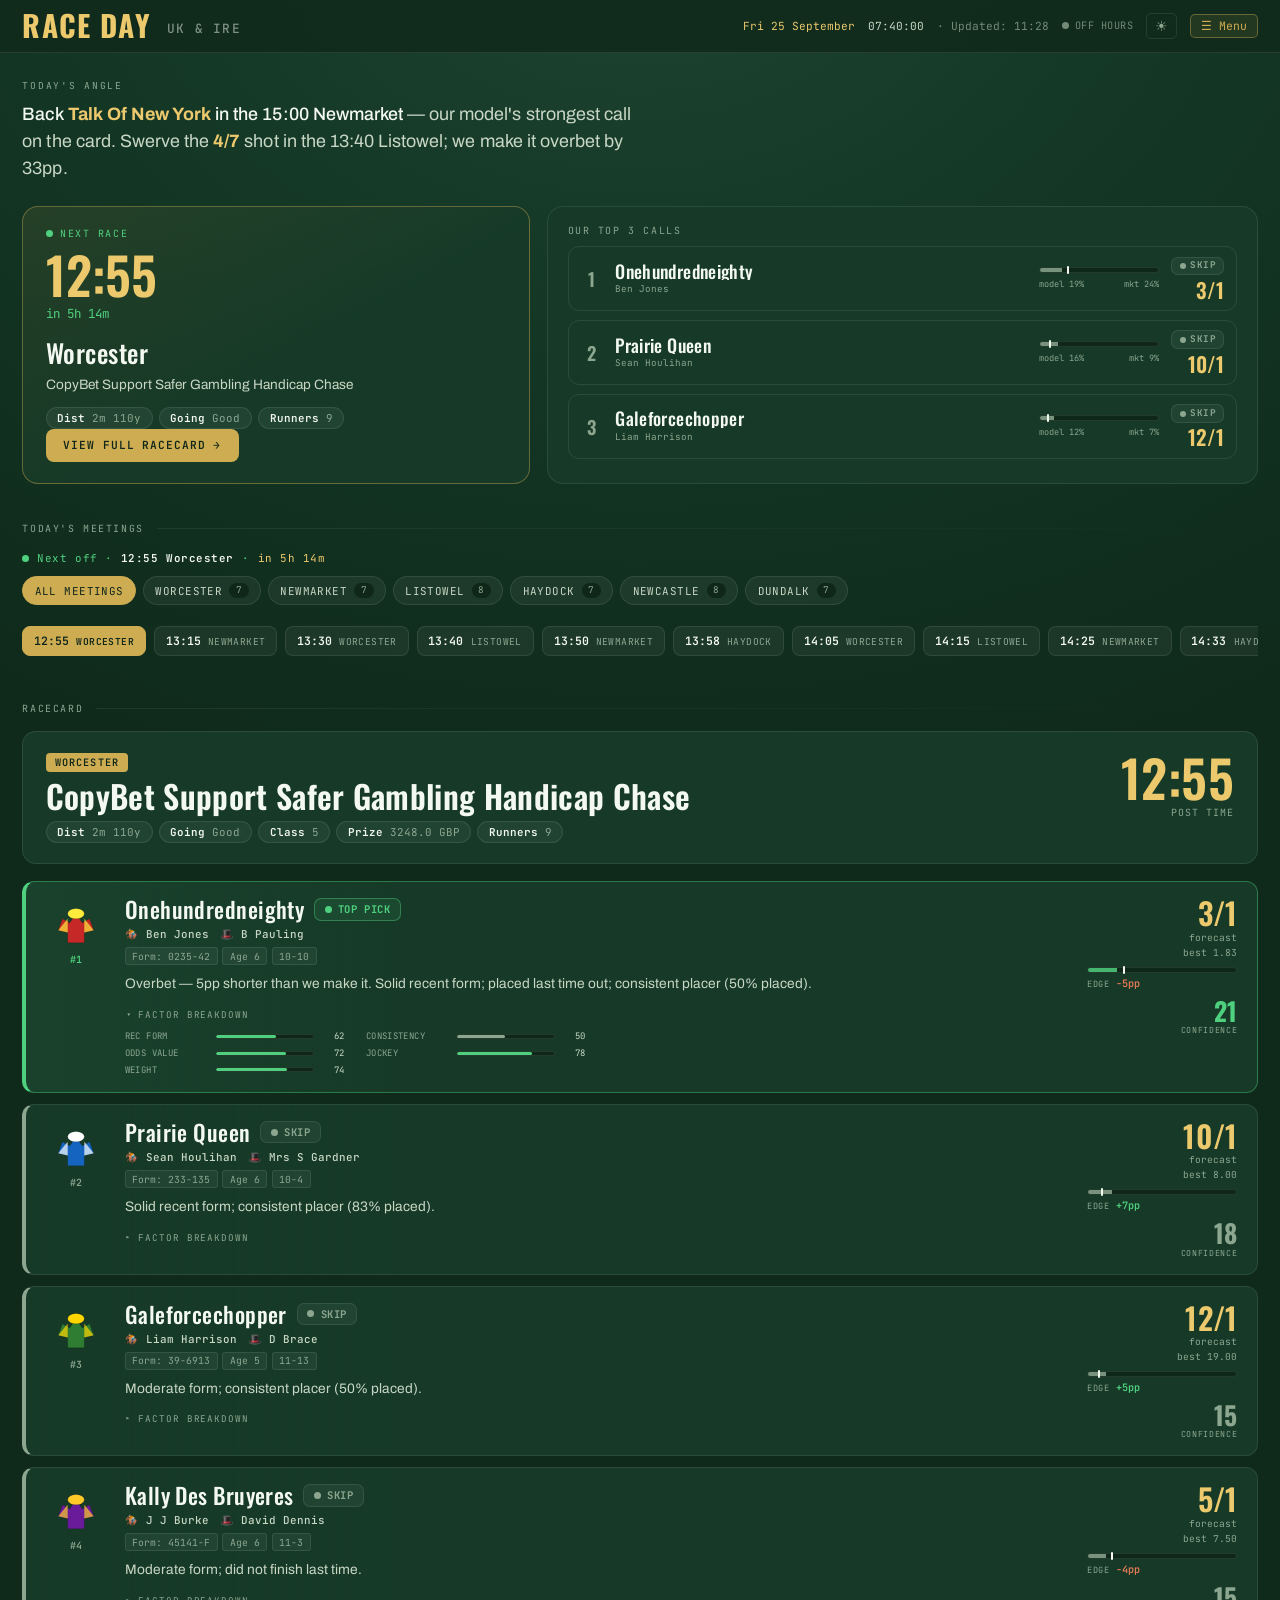
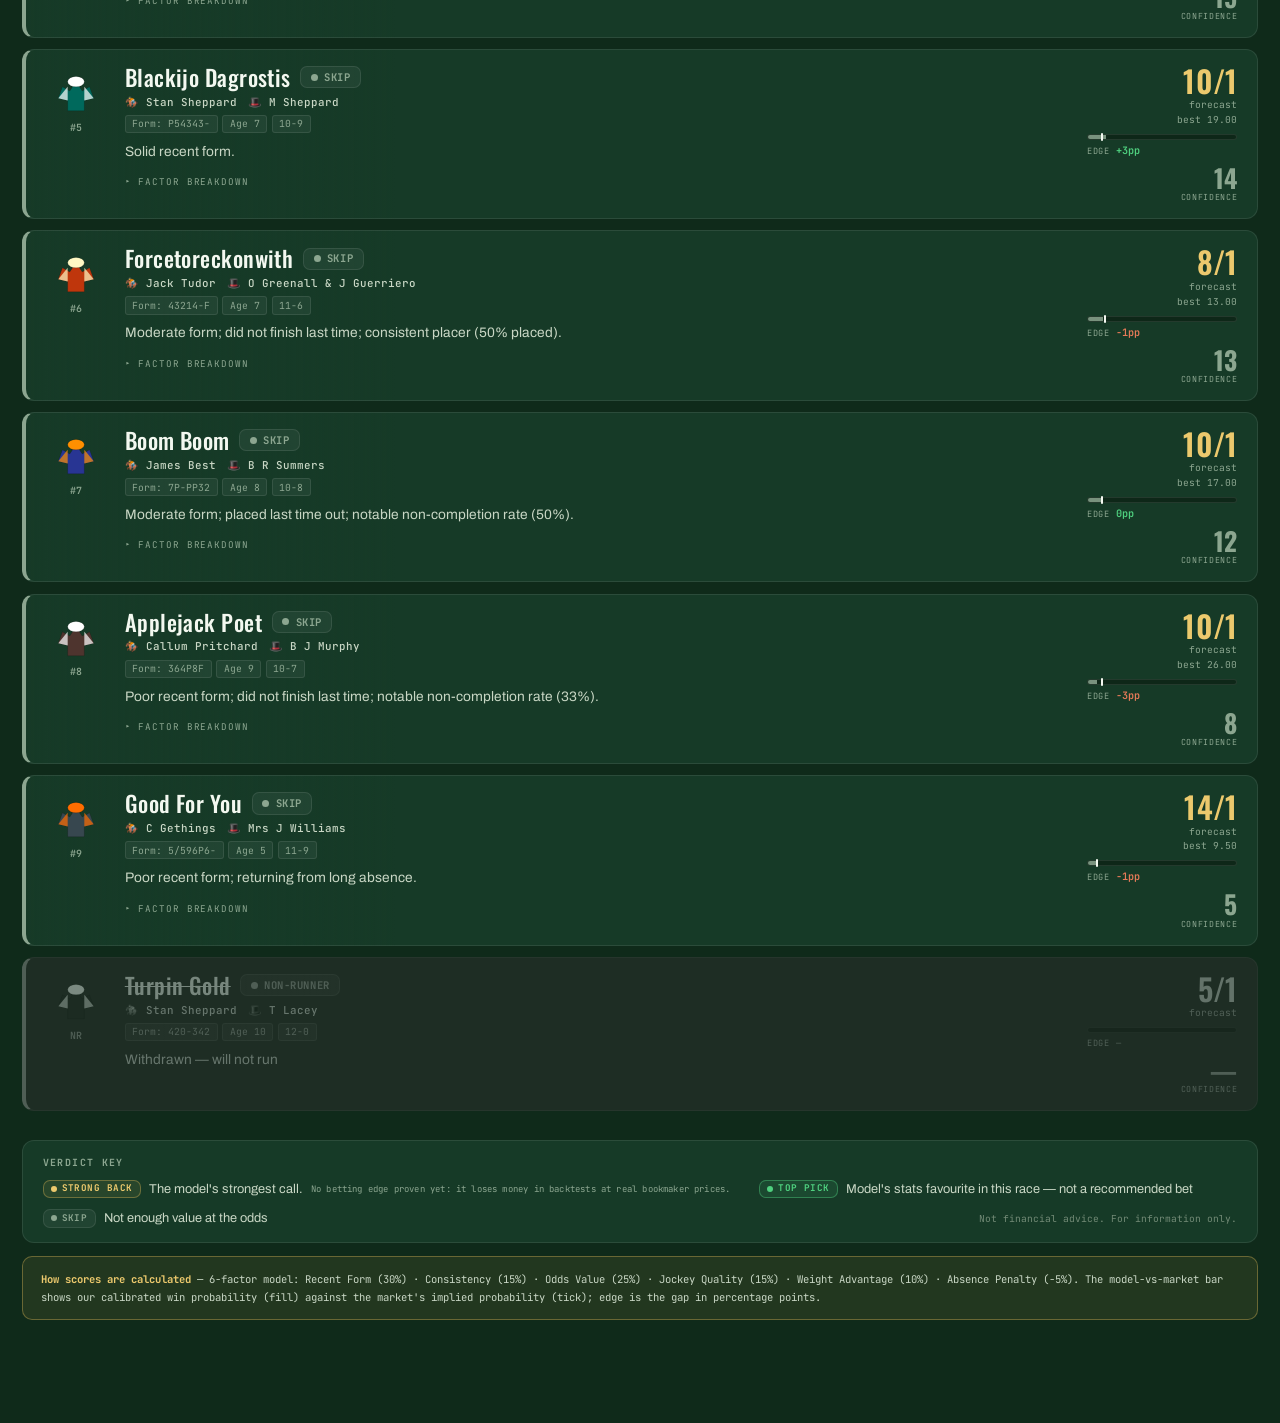
==== commit 06dc4c0f: "Show model-vs-market edge against bookmaker prices; note Strong Win Bet; add settlement tests + CI T" ====
--- a/horses/index.html
+++ b/horses/index.html
@@ -278,6 +278,7 @@
       padding: .3rem .6rem; border-radius: 7px; text-transform: uppercase; white-space: nowrap; line-height: 1;
     }
     .vchip.sm { font-size: .58rem; padding: .22rem .45rem; gap: .3rem; }
+    .swb-note { font-family: var(--mono); font-size: .56rem; color: var(--dim); letter-spacing: .02em; }
     .vdot { width: 7px; height: 7px; border-radius: 50%; background: var(--vt); flex-shrink: 0; }
     .vchip.sm .vdot { width: 6px; height: 6px; }
 
@@ -805,7 +806,8 @@
       const edge = (run.value || {}).edge;
       if (rec.type === 'Win' && (!best || (rec.confidence||0) > (best.rec.confidence||0)))
         best = { race, run, rec, edge };
-      if (run.odds_dec && run.odds_dec <= 4 && edge != null && edge < -0.03 &&
+      const px = mktOdds(run);
+      if (px && px <= 4 && edge != null && edge < -0.03 &&
           (!overbet || edge < overbet.edge))
         overbet = { race, run, rec, edge };
     });
@@ -819,7 +821,9 @@
       + (pp != null && pp > 0 ? `, ${pp}pp clear of the market` : '') + '.';
     if (overbet && overbet.run !== best.run) {
       const opp = Math.abs(Math.round(overbet.edge * 100));
-      html += ` Swerve the <b>${esc(overbet.run.odds_str || 'short-priced')}</b> shot in the ${esc(overbet.race.time)} ${esc(overbet.race.course)}; `
+      const opx = (overbet.run.value || {}).market_basis === 'book' && overbet.run.best_odds_dec
+        ? overbet.run.best_odds_dec.toFixed(2) : overbet.run.odds_str;
+      html += ` Swerve the <b>${esc(opx || 'short-priced')}</b> shot in the ${esc(overbet.race.time)} ${esc(overbet.race.course)}; `
         + `we make it overbet by ${opp}pp.`;
     }
   } else {
@@ -986,12 +990,22 @@
   return picks.map(runner => ({ runner }));
 }
 
+/* Which price the market side of the readout uses: the best bookmaker
+   price when the whole race had one, else the overnight forecast. */
+function mktName(v) {
+  return (v && v.market_basis === 'book') ? 'best bookmaker price' : 'overnight forecast';
+}
+function mktOdds(run) {
+  const v = run.value || {};
+  return v.market_basis === 'book' && run.best_odds_dec ? run.best_odds_dec : run.odds_dec;
+}
+
 /* Model-vs-market shared bar: fill = model %, tick = market % */
 function mvmBar(v) {
   if (!v || v.model_prob == null || v.market_prob == null) return '<div class="mvm-bar"></div>';
   const mp = Math.min(100, Math.round(v.model_prob * 100));
   const mk = Math.min(100, Math.round(v.market_prob * 100));
-  return `<div class="mvm-bar" title="model ${mp}% vs market ${mk}%">`
+  return `<div class="mvm-bar" title="model ${mp}% vs market ${mk}% (${mktName(v)})">`
     + `<div class="mvm-fill" style="width:${mp}%"></div>`
     + `<div class="mvm-tick" style="left:${mk}%"></div></div>`;
 }
@@ -999,7 +1013,7 @@
 function edgeReadout(v) {
   if (!v || v.edge == null) return '';
   const pp = Math.round(v.edge * 100);
-  return `<span class="edge ${pp >= 0 ? 'pos' : 'neg'}">${pp > 0 ? '+' : ''}${pp}pp</span>`;
+  return `<span class="edge ${pp >= 0 ? 'pos' : 'neg'}" title="vs the ${mktName(v)}">${pp > 0 ? '+' : ''}${pp}pp</span>`;
 }
 
 /* ── 1-second ticker: clock + countdowns ── */
@@ -1112,6 +1126,7 @@
         <div class="rtop">
           <span class="hname">${esc(runner.horse)}</span>
           <span class="vchip"><span class="vdot"></span>${v.chip}</span>
+          ${v.state === 'strong' ? `<span class="swb-note">No betting edge proven yet</span>` : ''}
           ${runner.country && runner.country!=='GB' ? `<span class="badge-ctry">${esc(runner.country)}</span>` : ''}
         </div>
         <div class="people">
@@ -1174,7 +1189,7 @@
 function renderLegend() {
   document.getElementById('legend').innerHTML = `
     <h3>Verdict Key</h3>
-    <div class="leg-item v-strong"><span class="vchip sm"><span class="vdot"></span>Strong Back</span> Win bet — backed by profitable backtesting</div>
+    <div class="leg-item v-strong"><span class="vchip sm"><span class="vdot"></span>Strong Back</span> The model's strongest call. <span class="swb-note">No betting edge proven yet: it loses money in backtests at real bookmaker prices.</span></div>
     <div class="leg-item v-notable"><span class="vchip sm"><span class="vdot"></span>Top Pick</span> Model's stats favourite in this race — not a recommended bet</div>
     <div class="leg-item v-skip"><span class="vchip sm"><span class="vdot"></span>Skip</span> Not enough value at the odds</div>
     <div id="leg-disc">Not financial advice. For information only.</div>`;
@@ -1319,6 +1334,7 @@
   }
   listEl.innerHTML = html +
     `<div class="picks-legend"><b class="swb">SWB</b> Strong Win Bet · <b class="notable">TOP</b> Notable Pick`
+    + `<br>Strong Win Bet is the model's strongest call. No betting edge is proven yet: it loses money in backtests at real bookmaker prices.`
     + `<br>Notable Picks are the model's stats-based favourite where no Win Bet cleared the bar — not a recommended bet.`
     + `<br>Not financial advice. For information only.</div>`;
 }
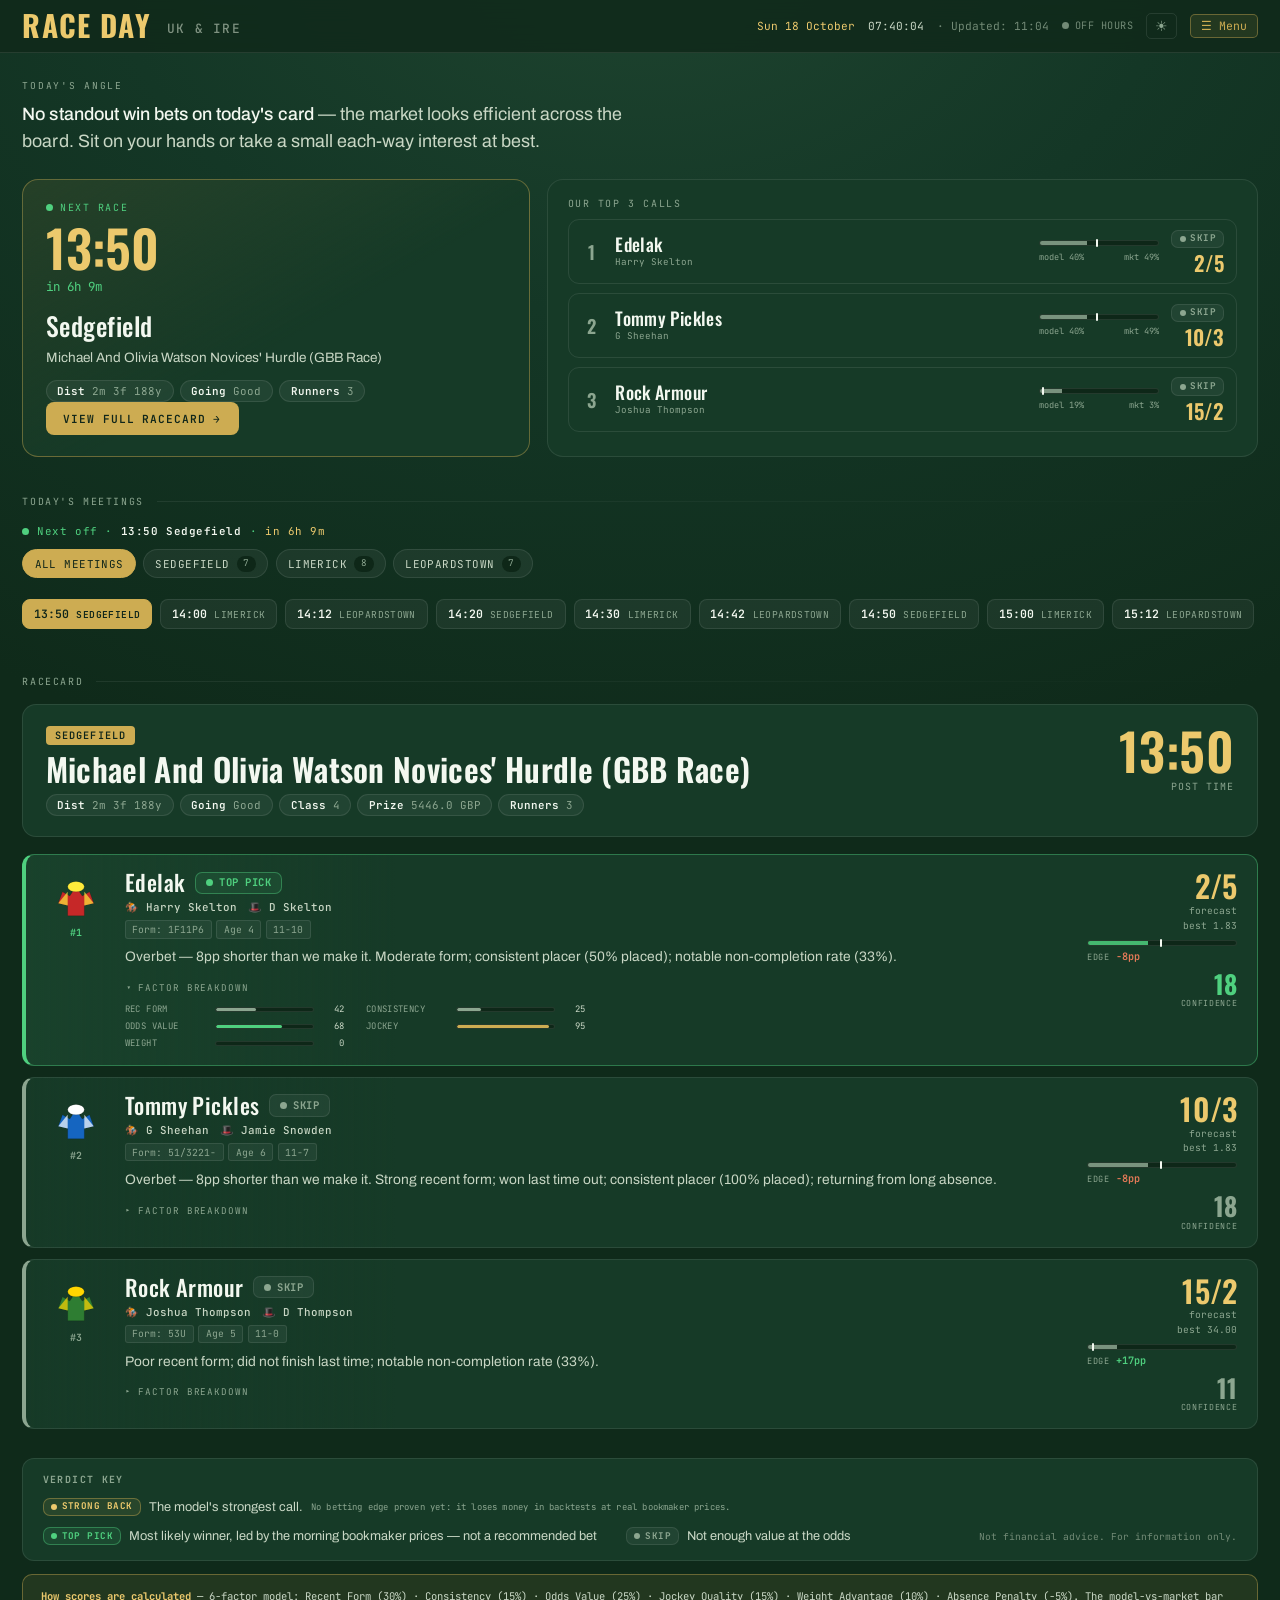
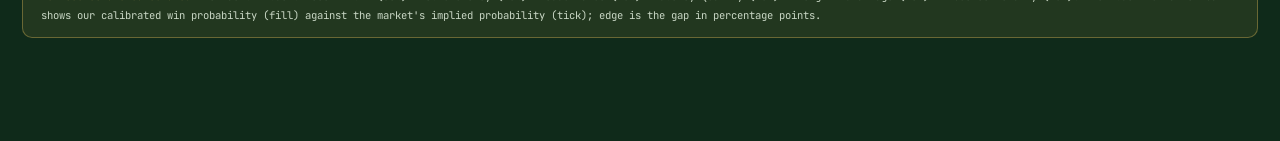
==== commit def53e14: "Rank Top Pick by a market-anchored win probability value.model_prob is now a conditional logit ancho" ====
--- a/horses/index.html
+++ b/horses/index.html
@@ -1099,21 +1099,35 @@
   return reason || 'No strong opinion at the price.';
 }
 
+/* Top Pick: the runner the model makes most likely to win (value.model_prob,
+   market-anchored — scrape_races.py ANCHOR_COEFS), in a race with no Win Bet.
+   With morning bookmaker prices that's the best-priced favourite, which won
+   34.1% of races walk-forward vs 26.2% for the top score. Falls back to the
+   top score for older cards without model_prob. Not a bet. */
+function topPick(race) {
+  const active = race.runners.filter(r => !r.non_runner);
+  if (!active.length || active.some(r => (r.recommendation||{}).type === 'Win')) return null;
+  const key = r => (r.value||{}).model_prob;
+  if (active.every(r => key(r) != null))
+    return active.reduce((a, b) => key(b) > key(a) ? b : a);
+  return active[0];
+}
+
 function renderRunners(race) {
   const el = document.getElementById('runners');
   el.innerHTML = '';
+  const pick = topPick(race);
   race.runners.forEach((runner, idx) => {
     const rec  = runner.recommendation || {};
     const isNR = !!runner.non_runner;
-    // Notable: this race's top-ranked runner, only when no Win Bet already
-    // covers it — the model's stats-based favourite, not a recommended bet.
-    const isNotable = !isNR && rec.type !== 'Win' && idx === 0 && (runner.score||0) >= 45;
+    const isNotable = runner === pick;
     const v    = isNR      ? { state:'nr',      cls:'v-nr',      chip:'NON-RUNNER' }
                : isNotable ? { state:'notable', cls:'v-notable', chip:'TOP PICK' }
                : verdict(rec);
     const val  = runner.value || {};
     const comp = runner.components || {};
-    const topExpanded = !isNR && idx === 0;   // expand factors on the top pick only
+    // expand factors on the lead runner only: the Win Bet, else the Top Pick
+    const topExpanded = !isNR && (rec.type === 'Win' || isNotable);
 
     const card = document.createElement('div');
     card.className = `rcard ${v.cls} ${isNR ? 'nr' : ''} fade s${Math.min(idx+1,8)}`;
@@ -1190,7 +1204,7 @@
   document.getElementById('legend').innerHTML = `
     <h3>Verdict Key</h3>
     <div class="leg-item v-strong"><span class="vchip sm"><span class="vdot"></span>Strong Back</span> The model's strongest call. <span class="swb-note">No betting edge proven yet: it loses money in backtests at real bookmaker prices.</span></div>
-    <div class="leg-item v-notable"><span class="vchip sm"><span class="vdot"></span>Top Pick</span> Model's stats favourite in this race — not a recommended bet</div>
+    <div class="leg-item v-notable"><span class="vchip sm"><span class="vdot"></span>Top Pick</span> Most likely winner, led by the morning bookmaker prices — not a recommended bet</div>
     <div class="leg-item v-skip"><span class="vchip sm"><span class="vdot"></span>Skip</span> Not enough value at the odds</div>
     <div id="leg-disc">Not financial advice. For information only.</div>`;
 }
@@ -1273,8 +1287,8 @@
 // Two distinct, mutually-exclusive tiers per race:
 //  - Win Bets: score>=72 & odds<=5.0, backed by profitable walk-forward
 //    backtesting (scripts/backtest_value.py) — the only picks worth staking on.
-//  - Notable Picks: the model's top-ranked runner in every OTHER race — a
-//    stats-based opinion for races that didn't clear the win-bet bar, not a
+//  - Notable Picks: the model's most likely winner (topPick) in every OTHER race — a
+//    model opinion for races that didn't clear the win-bet bar, not a
 //    bet recommendation. Gives an answer for every race on the card without
 //    reopening the retired Win Bet tier (see scrape_races.py::make_recommendation).
 function renderPicks() {
@@ -1286,11 +1300,9 @@
       const rec = runner.recommendation || {};
       if (rec.type === 'Win') { winPicks.push({ race, runner, rec }); hasWin = true; }
     });
-    if (!hasWin) {
-      const top = race.runners.find(r => !r.non_runner);
-      if (top && (top.score||0) >= 45)
-        notablePicks.push({ race, runner: top, rec: { ...(top.recommendation||{}), label: 'Notable Pick' } });
-    }
+    const top = hasWin ? null : topPick(race);
+    if (top)
+      notablePicks.push({ race, runner: top, rec: { ...(top.recommendation||{}), label: 'Notable Pick' } });
   });
   const bySlot = (a, b) => raceMins(a.race) - raceMins(b.race) || (b.runner.score||0) - (a.runner.score||0);
   winPicks.sort(bySlot);
@@ -1335,7 +1347,7 @@
   listEl.innerHTML = html +
     `<div class="picks-legend"><b class="swb">SWB</b> Strong Win Bet · <b class="notable">TOP</b> Notable Pick`
     + `<br>Strong Win Bet is the model's strongest call. No betting edge is proven yet: it loses money in backtests at real bookmaker prices.`
-    + `<br>Notable Picks are the model's stats-based favourite where no Win Bet cleared the bar — not a recommended bet.`
+    + `<br>Notable Picks are the model's most likely winner where no Win Bet cleared the bar — not a recommended bet.`
     + `<br>Not financial advice. For information only.</div>`;
 }
 
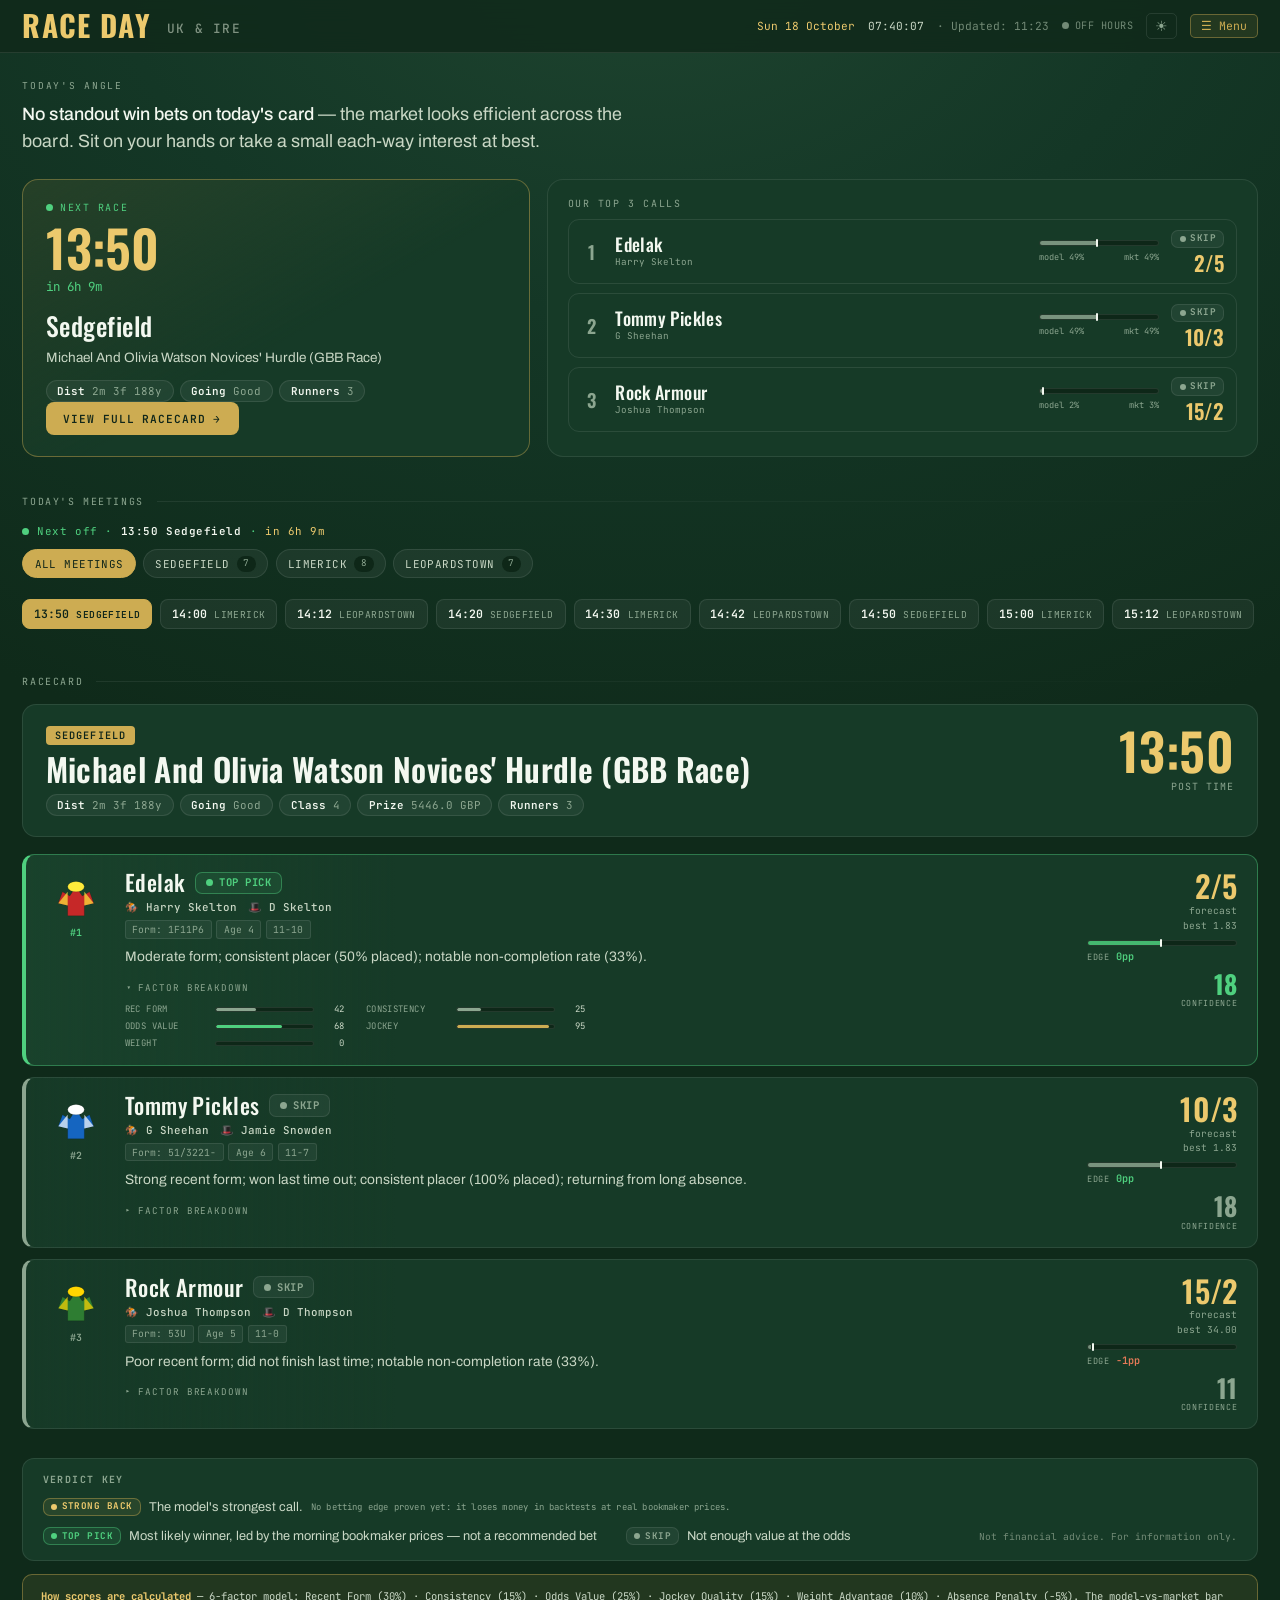
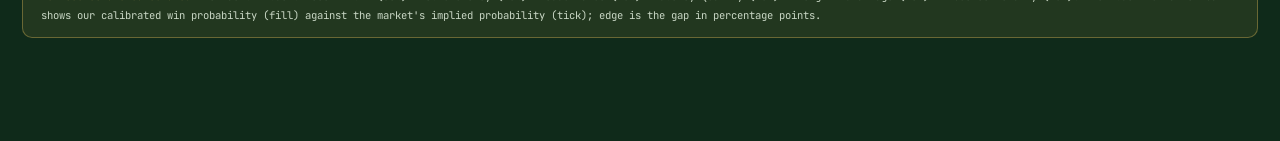
==== commit 301cb2cf: "Grade the site's Top Pick in the accuracy log (not a bet) fetch_results.py now grades the per-race T" ====
--- a/horses/index.html
+++ b/horses/index.html
@@ -1484,6 +1484,15 @@
 }
 
 function renderAccuracy(log) {
+  // Top Pick (not a bet) is graded in races without a Strong Win Bet, so
+  // count it over every day, including days with no bet.
+  let tpWins=0, tpTotal=0, tpStake=0, tpRet=0, tpSince=null;
+  for (const d of log) {
+    const t = d.summary.top_pick;
+    if (!t) continue;
+    tpSince = tpSince || d.date;
+    tpWins += t.wins||0; tpTotal += t.total||0; tpStake += t.stake||0; tpRet += t.ret||0;
+  }
   // Only show days where a prediction actually fired — a day with no Win
   // and no EW pick has nothing to grade (races is empty in that case too).
   log = log.filter(d => (d.summary.win_total || 0) + (d.summary.ew_total || 0) > 0);
@@ -1529,11 +1538,17 @@
     ${stat('Each Way',ewPct,      `${totEWC}/${totEW}`)}
     ${roiStat('ROI', roiPct, `£1 flat · ${Math.round(stake)} bets`)}
     ${roiStat('Favourite', favPct, `${Math.round(favStake)} same races`)}
+    ${stat('Top Pick', tpTotal ? Math.round(tpWins/tpTotal*100) : null, `${tpWins}/${tpTotal} won · not a bet`, false, true)}
     ${stat('Days', log.length, `since ${since}`, true)}`;
   document.getElementById('acc-price-note').innerHTML =
     `💷 ROI is settled at the <strong>best bookmaker price</strong> in the morning scrape,
     or the starting price where none was captured. <strong>Favourite</strong> is what
-    £1 to win on the morning favourite returned in the same races.` +
+    £1 to win on the morning favourite returned in the same races.
+    <strong>Top Pick</strong> is how often the site's Top Pick won in races without a
+    Strong Win Bet${tpSince ? ` since ${new Date(tpSince + 'T12:00:00')
+      .toLocaleDateString('en-GB', {day:'numeric', month:'short'})}` : ' (graded from 19 Oct)'}
+    — it is not a recommended bet${tpStake ? `; £1 on each would have returned
+    ${(() => { const p = pct(tpStake, tpRet); return (p > 0 ? '+' : '') + p; })()}%` : ''}.` +
     (fcPct != null ? ` At the overnight forecast price the site used to settle at,
     ROI would read ${fcPct > 0 ? '+' : ''}${fcPct}% — flattering, because that price
     runs long on winners.` : '');
@@ -1567,9 +1582,9 @@
   });
 }
 
-function stat(label, val, sub, neutral=false) {
+function stat(label, val, sub, neutral=false, plainPct=false) {
   const display = val != null ? val + (neutral ? '' : '%') : '—';
-  const cls = neutral ? 'neutral' : val == null ? '' : val >= 60 ? 'good' : val >= 40 ? 'mid' : 'poor';
+  const cls = neutral || plainPct ? 'neutral' : val == null ? '' : val >= 60 ? 'good' : val >= 40 ? 'mid' : 'poor';
   return `<div class="acc-stat">
     <div class="acc-stat-val ${cls}">${display}</div>
     <div class="acc-stat-lbl">${label}</div>
